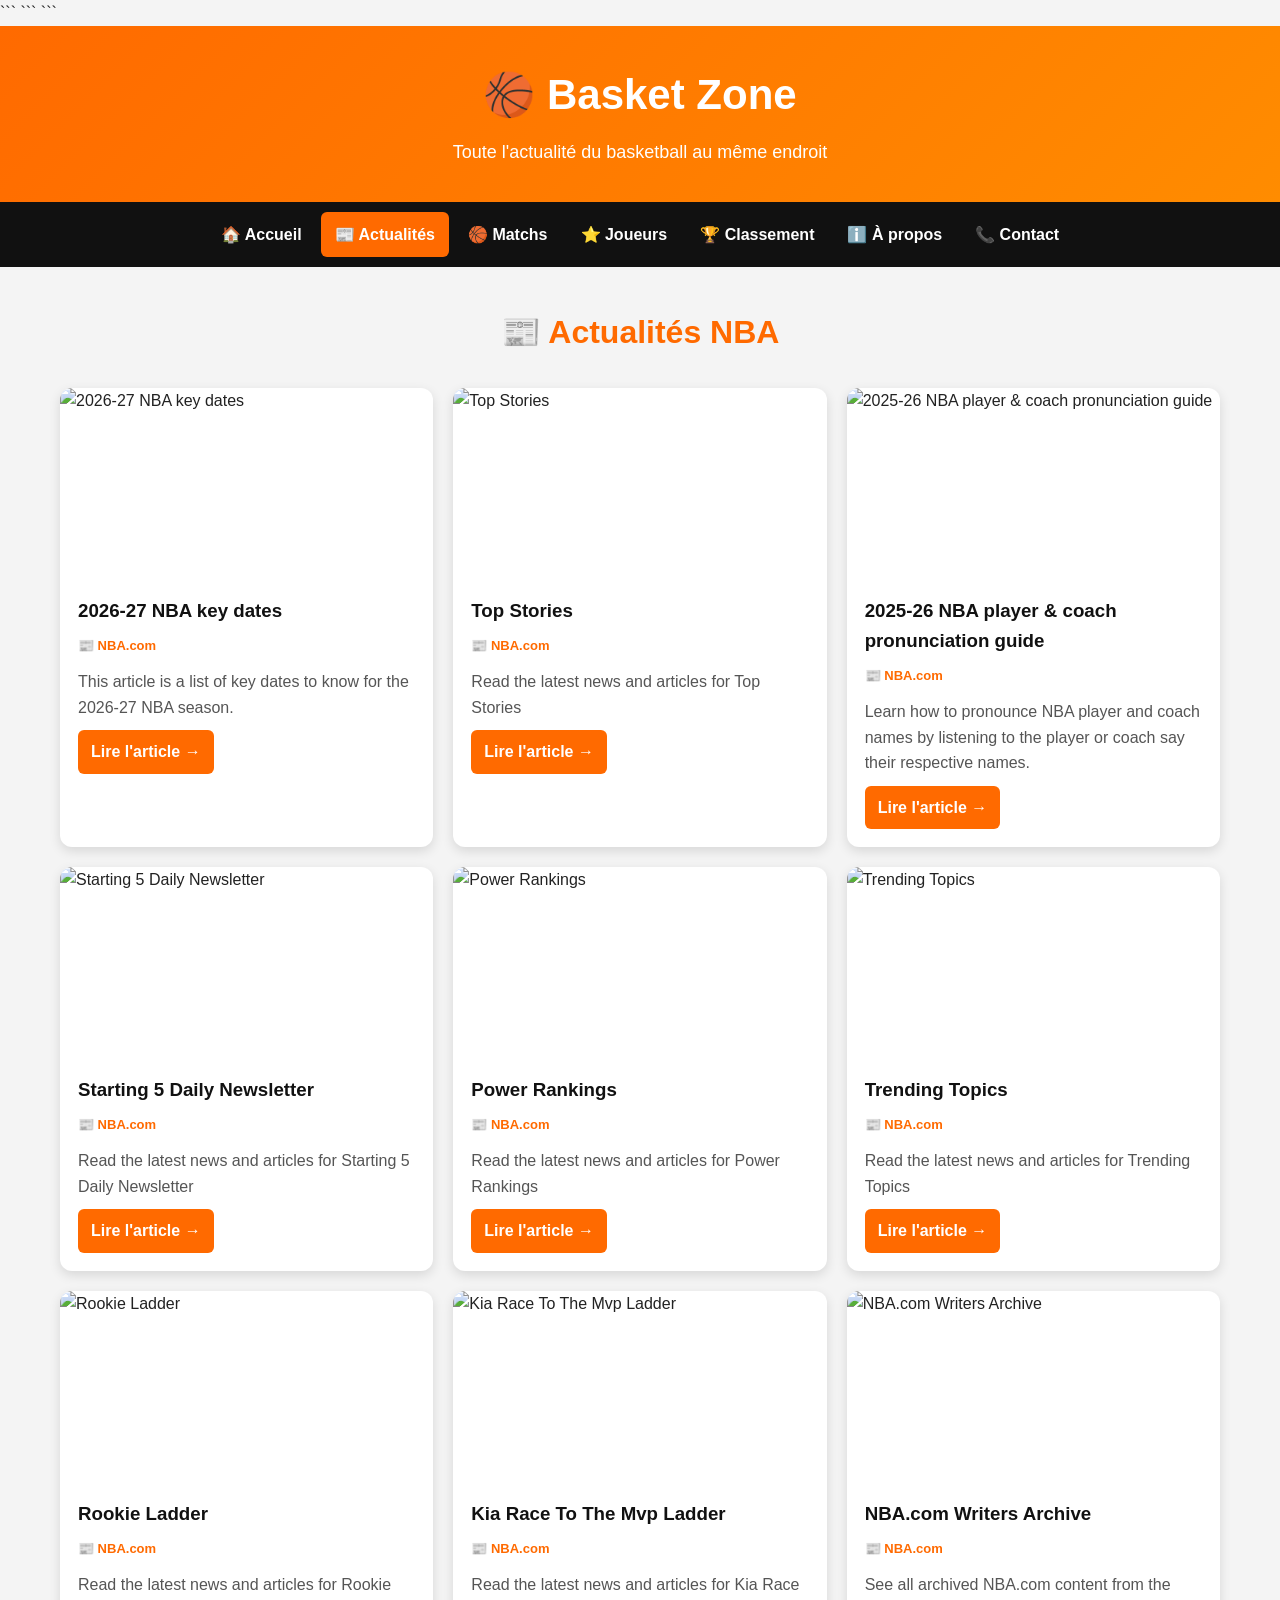
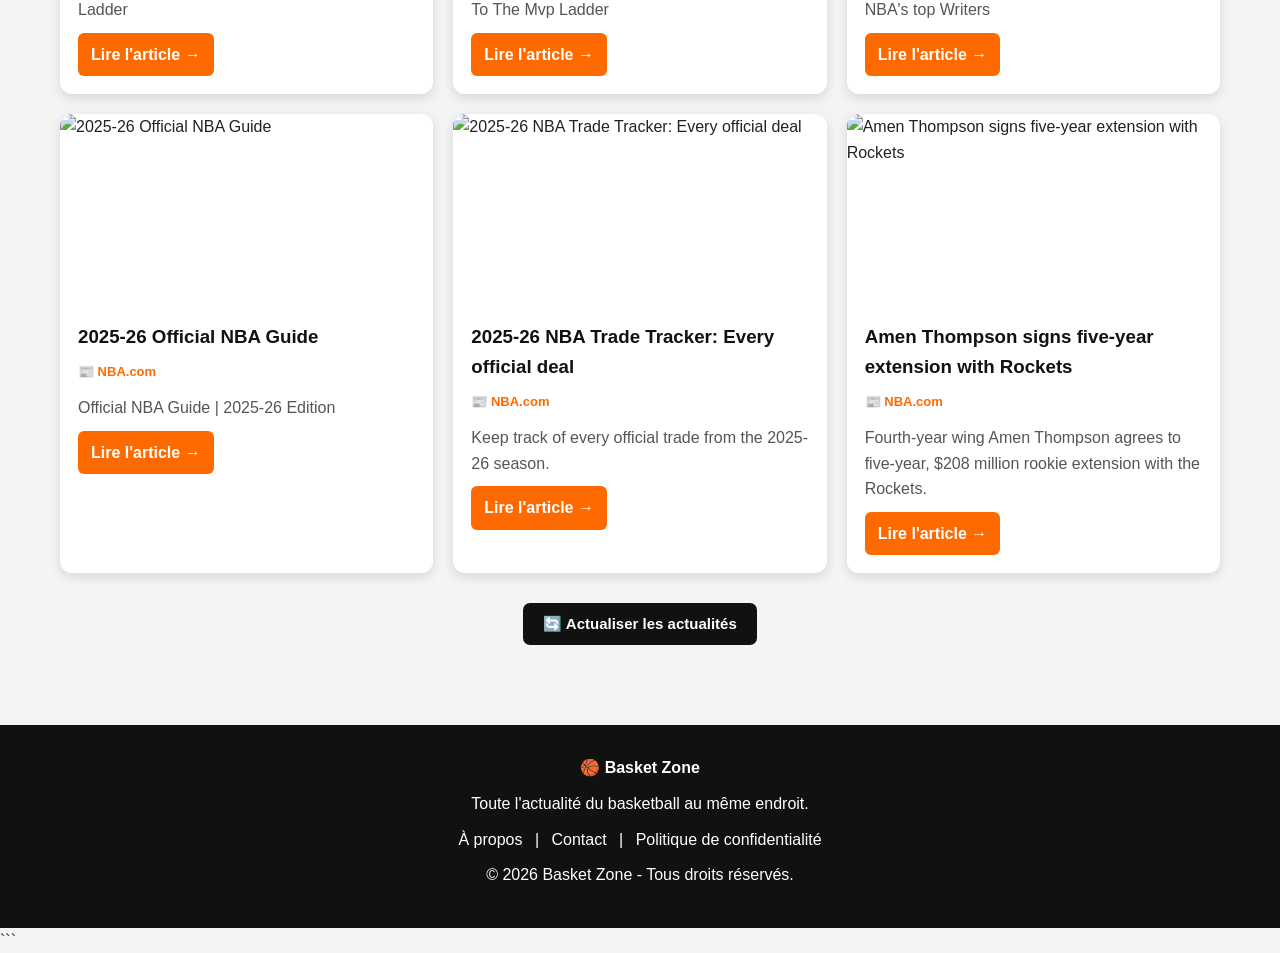
==== actualites.html @ 71e5ad2f "Create actualites.html" ====
<!DOCTYPE html>

<html lang="fr">

<head>
    <meta charset="UTF-8">
    <meta name="viewport" content="width=device-width, initial-scale=1.0">

```
<title>📰 Actualités - Basket Zone</title>

<style>

    * {
        box-sizing: border-box;
        margin: 0;
        padding: 0;
    }

    body {
        font-family: Arial, Helvetica, sans-serif;
        background: #f4f4f4;
        color: #222;
        line-height: 1.6;
    }

    /* =========================
       HEADER
    ========================= */

    header {
        background: linear-gradient(135deg, #ff6a00, #ff8c00);
        color: white;
        text-align: center;
        padding: 35px 20px;
    }

    header h1 {
        font-size: 42px;
        margin-bottom: 10px;
    }

    header p {
        font-size: 18px;
    }

    /* =========================
       MENU
    ========================= */

    nav {
        position: sticky;
        top: 0;
        z-index: 1000;
        background: #111;
        display: flex;
        justify-content: center;
        flex-wrap: wrap;
        gap: 5px;
        padding: 10px;
    }

    nav a {
        color: white;
        text-decoration: none;
        padding: 10px 14px;
        border-radius: 6px;
        font-weight: bold;
        transition: 0.2s;
    }

    nav a:hover,
    nav a.active {
        background: #ff6a00;
    }

    /* =========================
       CONTENU
    ========================= */

    main {
        max-width: 1200px;
        margin: auto;
        padding: 40px 20px;
    }

    .section-title {
        text-align: center;
        font-size: 32px;
        margin-bottom: 30px;
        color: #ff6a00;
    }

    /* =========================
       ACTUALITÉS
    ========================= */

    .news-container {
        display: grid;
        grid-template-columns: repeat(auto-fit, minmax(280px, 1fr));
        gap: 20px;
    }

    .news-card {
        background: white;
        border-radius: 12px;
        overflow: hidden;
        box-shadow: 0 4px 12px rgba(0,0,0,0.12);
        transition: transform 0.2s;
    }

    .news-card:hover {
        transform: translateY(-5px);
    }

    .news-card img {
        width: 100%;
        height: 190px;
        object-fit: cover;
        display: block;
    }

    .news-content {
        padding: 18px;
    }

    .news-content h3 {
        margin-bottom: 10px;
        color: #111;
    }

    .news-content p {
        margin-bottom: 10px;
        color: #555;
    }

    .news-date {
        font-size: 13px;
        color: #777;
        margin-bottom: 10px;
    }

    .news-source {
        font-size: 13px;
        font-weight: bold;
        color: #ff6a00;
        margin-bottom: 12px;
    }

    .news-link {
        display: inline-block;
        background: #ff6a00;
        color: white;
        text-decoration: none;
        padding: 9px 13px;
        border-radius: 6px;
        font-weight: bold;
    }

    .news-link:hover {
        background: #e65c00;
    }

    .refresh-button {
        display: block;
        margin: 30px auto 0;
        padding: 12px 20px;
        border: none;
        border-radius: 7px;
        background: #111;
        color: white;
        cursor: pointer;
        font-weight: bold;
        font-size: 15px;
    }

    .refresh-button:hover {
        background: #ff6a00;
    }

    /* =========================
       FOOTER
    ========================= */

    footer {
        background: #111;
        color: white;
        text-align: center;
        padding: 30px 20px;
        margin-top: 40px;
    }

    footer p {
        margin-bottom: 10px;
    }

    footer a {
        color: white;
        text-decoration: none;
        margin: 0 8px;
    }

    footer a:hover {
        color: #ff6a00;
    }

    /* =========================
       MOBILE
    ========================= */

    @media (max-width: 600px) {

        header h1 {
            font-size: 32px;
        }

        header p {
            font-size: 15px;
        }

        nav {
            position: static;
        }

        nav a {
            font-size: 13px;
            padding: 8px 10px;
        }

        .section-title {
            font-size: 27px;
        }

    }

</style>
```

</head>

<body>

```
<!-- =========================
     HEADER
========================= -->

<header>

    <h1>🏀 Basket Zone</h1>

    <p>
        Toute l'actualité du basketball au même endroit
    </p>

</header>


<!-- =========================
     MENU
========================= -->

<nav>

    <a href="index.html">
        🏠 Accueil
    </a>

    <a href="actualites.html" class="active">
        📰 Actualités
    </a>

    <a href="matchs.html">
        🏀 Matchs
    </a>

    <a href="joueurs.html">
        ⭐ Joueurs
    </a>

    <a href="classement.html">
        🏆 Classement
    </a>

    <a href="apropos.html">
        ℹ️ À propos
    </a>

    <a href="contact.html">
        📞 Contact
    </a>

</nav>


<!-- =========================
     CONTENU
========================= -->

<main>

    <h2 class="section-title">
        📰 Actualités NBA
    </h2>

    <div id="newsContainer" class="news-container">

        <p>
            Chargement des actualités...
        </p>

    </div>


    <button
        id="refreshNews"
        class="refresh-button"
        type="button"
    >
        🔄 Actualiser les actualités
    </button>

</main>


<!-- =========================
     FOOTER
========================= -->

<footer>

    <p>
        🏀 <strong>Basket Zone</strong>
    </p>

    <p>
        Toute l'actualité du basketball au même endroit.
    </p>

    <p>

        <a href="apropos.html">
            À propos
        </a>

        |

        <a href="contact.html">
            Contact
        </a>

        |

        <a href="confidentialite.html">
            Politique de confidentialité
        </a>

    </p>

    <p>
        © 2026 Basket Zone - Tous droits réservés.
    </p>

</footer>


<!-- =========================
     JAVASCRIPT
========================= -->

<script>

    /* =========================
       SÉCURITÉ IMAGE
    ========================= */

    function safeImageURL(url) {

        if (!url || typeof url !== "string") {
            return "";
        }

        if (
            url.startsWith("http://") ||
            url.startsWith("https://") ||
            url.startsWith("photos/") ||
            url.startsWith("/")
        ) {
            return url;
        }

        return "";
    }


    /* =========================
       PROTECTION HTML
    ========================= */

    function escapeHTML(value) {

        if (value === null || value === undefined) {
            return "";
        }

        return String(value)
            .replace(/&/g, "&amp;")
            .replace(/</g, "&lt;")
            .replace(/>/g, "&gt;")
            .replace(/"/g, "&quot;")
            .replace(/'/g, "&#039;");
    }


    /* =========================
       DATE
    ========================= */

    function formatDate(dateValue) {

        if (!dateValue) {
            return "";
        }

        const date =
            new Date(dateValue);

        if (Number.isNaN(date.getTime())) {
            return escapeHTML(dateValue);
        }

        return date.toLocaleDateString(
            "fr-FR",
            {
                day: "2-digit",
                month: "2-digit",
                year: "numeric"
            }
        );
    }


    /* =========================
       ACTUALITÉS
    ========================= */

    async function loadNews() {

        const container =
            document.getElementById("newsContainer");

        container.innerHTML =
            "<p>Chargement des actualités...</p>";

        try {

            const response =
                await fetch(
                    "news.json?t=" + Date.now()
                );

            if (!response.ok) {

                throw new Error(
                    "Impossible de charger news.json"
                );

            }

            const data =
                await response.json();

            const articles =
                Array.isArray(data.articles)
                    ? data.articles
                    : [];

            if (articles.length === 0) {

                container.innerHTML =
                    "<p>Aucune actualité disponible pour le moment.</p>";

                return;

            }

            container.innerHTML = "";

            articles.forEach(function (article) {

                const title =
                    escapeHTML(
                        article.title ||
                        "Actualité NBA"
                    );

                const description =
                    escapeHTML(
                        article.description ||
                        ""
                    );

                const date =
                    formatDate(
                        article.date ||
                        article.pubDate ||
                        article.published
                    );

                const source =
                    escapeHTML(
                        article.source ||
                        "NBA.com"
                    );

                const link =
                    typeof article.link === "string"
                        ? article.link
                        : "#";

                const image =
                    safeImageURL(
                        article.image ||
                        article.thumbnail ||
                        ""
                    );

                const card =
                    document.createElement("article");

                card.className =
                    "news-card";

                let imageHTML = "";

                if (image) {

                    imageHTML = `
                        <img
                            src="${escapeHTML(image)}"
                            alt="${title}"
                            loading="lazy"
                        >
                    `;

                }

                card.innerHTML = `

                    ${imageHTML}

                    <div class="news-content">

                        <h3>
                            ${title}
                        </h3>

                        ${
                            date
                            ? `
                                <div class="news-date">
                                    📅 ${date}
                                </div>
                            `
                            : ""
                        }

                        <div class="news-source">
                            📰 ${source}
                        </div>

                        ${
                            description
                            ? `
                                <p>
                                    ${description}
                                </p>
                            `
                            : ""
                        }

                        ${
                            link !== "#"
                            ? `
                                <a
                                    class="news-link"
                                    href="${escapeHTML(link)}"
                                    target="_blank"
                                    rel="noopener noreferrer"
                                >
                                    Lire l'article →
                                </a>
                            `
                            : ""
                        }

                    </div>
                `;

                container.appendChild(card);

            });

        } catch (error) {

            console.error(
                "Erreur actualités :",
                error
            );

            container.innerHTML = `
                <p>
                    ❌ Impossible de charger les actualités
                    pour le moment.
                </p>
            `;

        }

    }


    /* =========================
       BOUTON ACTUALISATION
    ========================= */

    document
        .getElementById("refreshNews")
        .addEventListener(
            "click",
            loadNews
        );


    /* =========================
       CHARGEMENT INITIAL
    ========================= */

    loadNews();


    /* =========================
       ACTUALISATION AUTOMATIQUE
       TOUTES LES 5 MINUTES
    ========================= */

    setInterval(
        loadNews,
        5 * 60 * 1000
    );

</script>
```

</body>
</html>
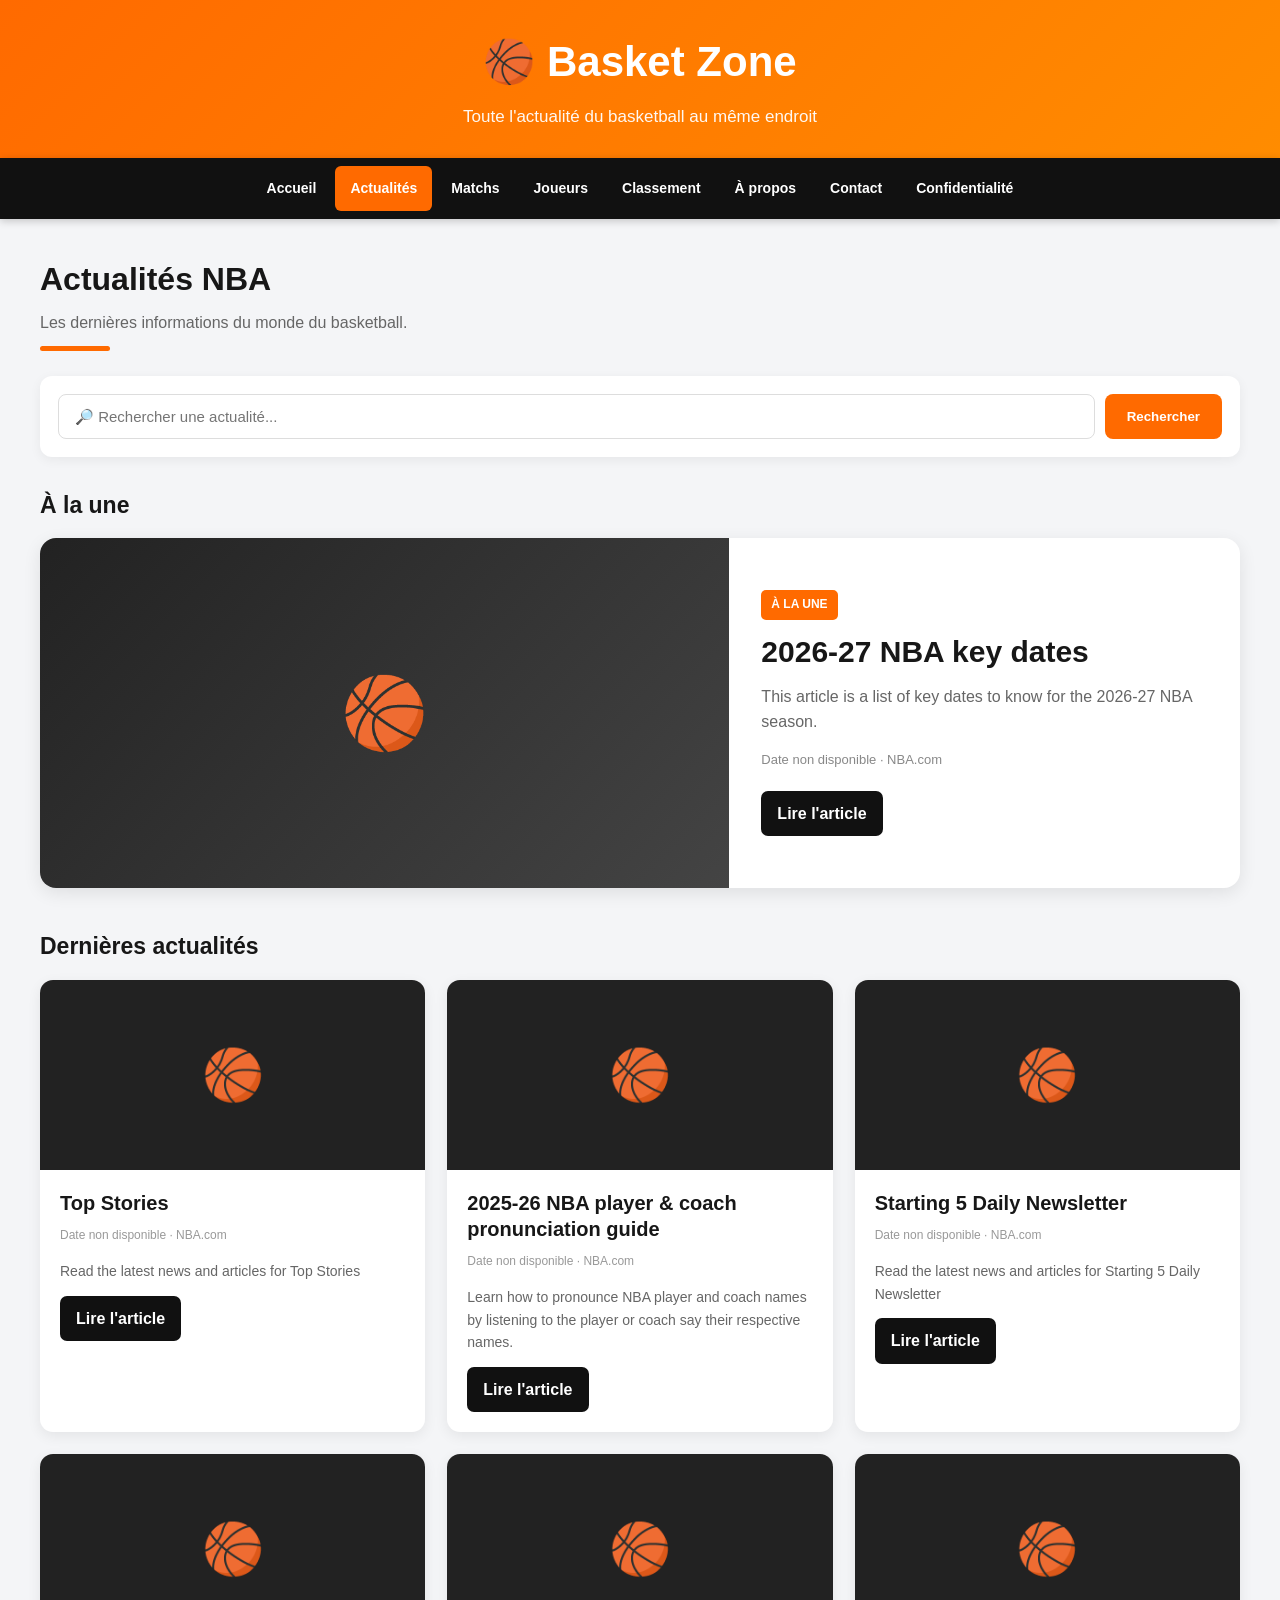
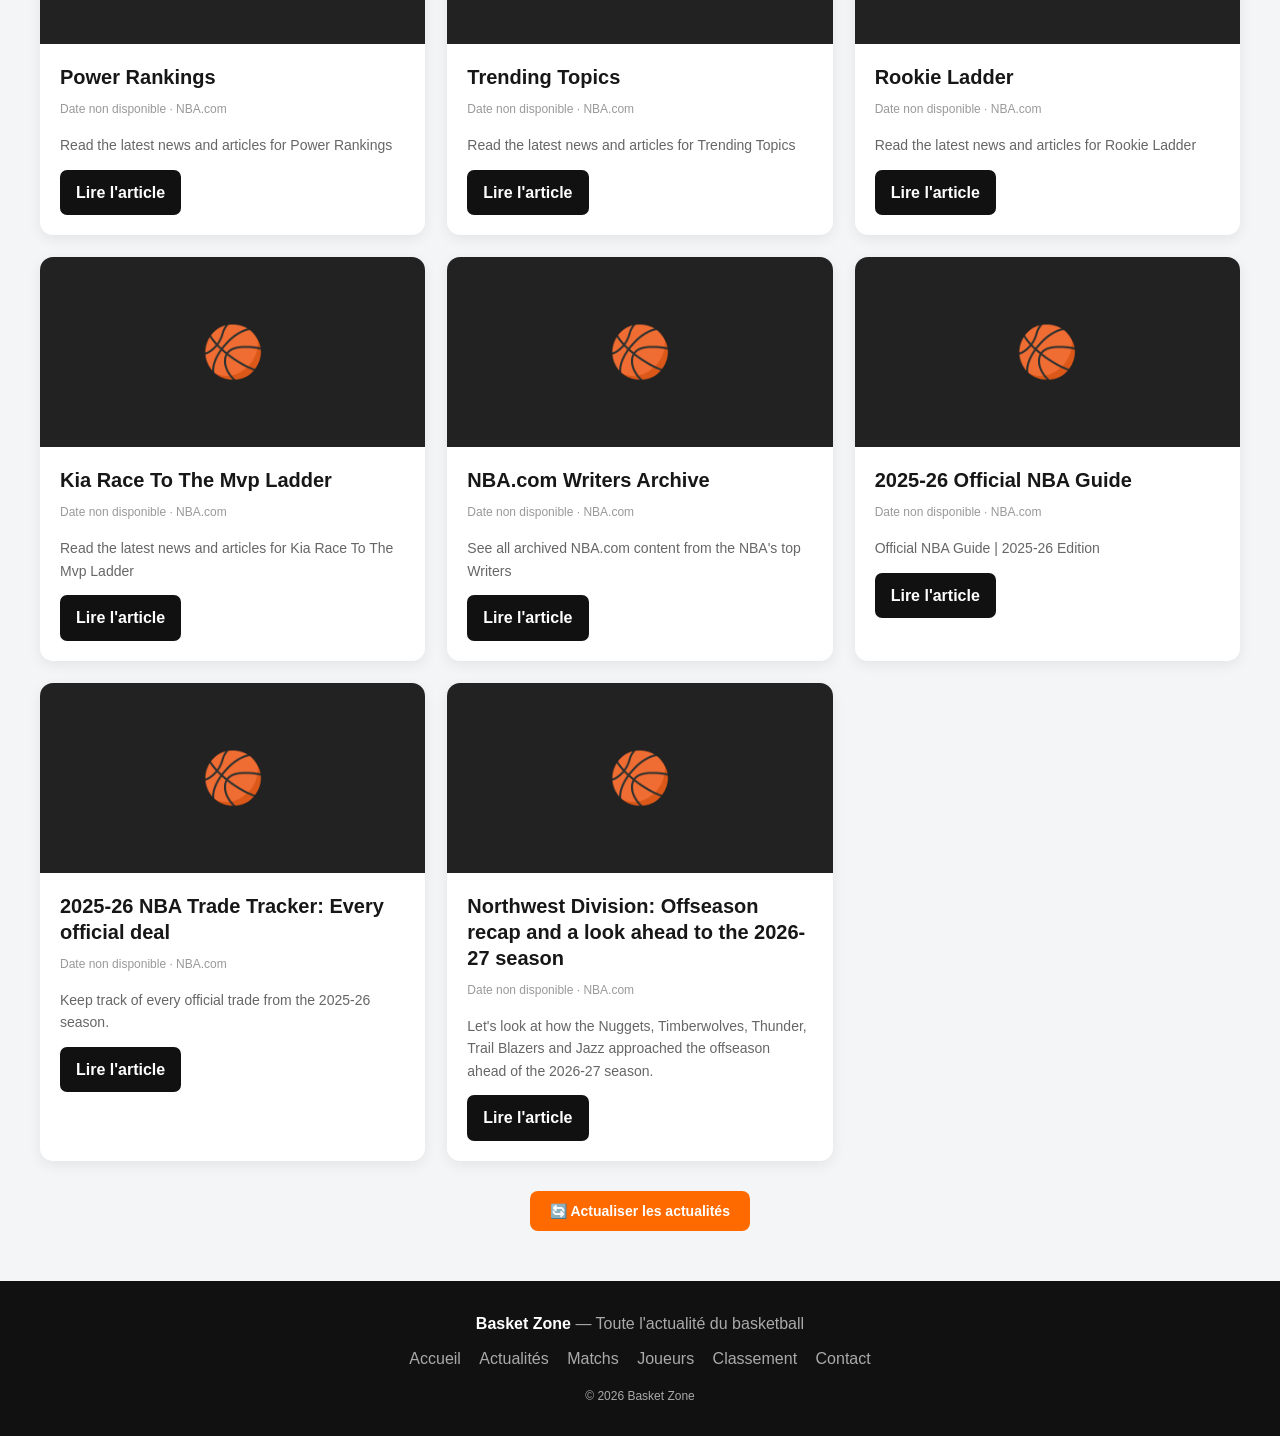
==== commit 3302e475: "Update actualites.html" ====
--- a/actualites.html
+++ b/actualites.html
@@ -1,656 +1,1110 @@
 <!DOCTYPE html>
-
 <html lang="fr">
-
 <head>
     <meta charset="UTF-8">
     <meta name="viewport" content="width=device-width, initial-scale=1.0">
 
-```
-<title>📰 Actualités - Basket Zone</title>
-
-<style>
-
-    * {
-        box-sizing: border-box;
-        margin: 0;
-        padding: 0;
-    }
-
-    body {
-        font-family: Arial, Helvetica, sans-serif;
-        background: #f4f4f4;
-        color: #222;
-        line-height: 1.6;
-    }
-
-    /* =========================
-       HEADER
-    ========================= */
-
-    header {
-        background: linear-gradient(135deg, #ff6a00, #ff8c00);
-        color: white;
-        text-align: center;
-        padding: 35px 20px;
-    }
-
-    header h1 {
-        font-size: 42px;
-        margin-bottom: 10px;
-    }
-
-    header p {
-        font-size: 18px;
-    }
-
-    /* =========================
-       MENU
-    ========================= */
-
-    nav {
-        position: sticky;
-        top: 0;
-        z-index: 1000;
-        background: #111;
-        display: flex;
-        justify-content: center;
-        flex-wrap: wrap;
-        gap: 5px;
-        padding: 10px;
-    }
-
-    nav a {
-        color: white;
-        text-decoration: none;
-        padding: 10px 14px;
-        border-radius: 6px;
-        font-weight: bold;
-        transition: 0.2s;
-    }
-
-    nav a:hover,
-    nav a.active {
-        background: #ff6a00;
-    }
-
-    /* =========================
-       CONTENU
-    ========================= */
-
-    main {
-        max-width: 1200px;
-        margin: auto;
-        padding: 40px 20px;
-    }
-
-    .section-title {
-        text-align: center;
-        font-size: 32px;
-        margin-bottom: 30px;
-        color: #ff6a00;
-    }
-
-    /* =========================
-       ACTUALITÉS
-    ========================= */
-
-    .news-container {
-        display: grid;
-        grid-template-columns: repeat(auto-fit, minmax(280px, 1fr));
-        gap: 20px;
-    }
-
-    .news-card {
-        background: white;
-        border-radius: 12px;
-        overflow: hidden;
-        box-shadow: 0 4px 12px rgba(0,0,0,0.12);
-        transition: transform 0.2s;
-    }
-
-    .news-card:hover {
-        transform: translateY(-5px);
-    }
-
-    .news-card img {
-        width: 100%;
-        height: 190px;
-        object-fit: cover;
-        display: block;
-    }
-
-    .news-content {
-        padding: 18px;
-    }
-
-    .news-content h3 {
-        margin-bottom: 10px;
-        color: #111;
-    }
-
-    .news-content p {
-        margin-bottom: 10px;
-        color: #555;
-    }
-
-    .news-date {
-        font-size: 13px;
-        color: #777;
-        margin-bottom: 10px;
-    }
-
-    .news-source {
-        font-size: 13px;
-        font-weight: bold;
-        color: #ff6a00;
-        margin-bottom: 12px;
-    }
-
-    .news-link {
-        display: inline-block;
-        background: #ff6a00;
-        color: white;
-        text-decoration: none;
-        padding: 9px 13px;
-        border-radius: 6px;
-        font-weight: bold;
-    }
-
-    .news-link:hover {
-        background: #e65c00;
-    }
-
-    .refresh-button {
-        display: block;
-        margin: 30px auto 0;
-        padding: 12px 20px;
-        border: none;
-        border-radius: 7px;
-        background: #111;
-        color: white;
-        cursor: pointer;
-        font-weight: bold;
-        font-size: 15px;
-    }
-
-    .refresh-button:hover {
-        background: #ff6a00;
-    }
-
-    /* =========================
-       FOOTER
-    ========================= */
-
-    footer {
-        background: #111;
-        color: white;
-        text-align: center;
-        padding: 30px 20px;
-        margin-top: 40px;
-    }
-
-    footer p {
-        margin-bottom: 10px;
-    }
-
-    footer a {
-        color: white;
-        text-decoration: none;
-        margin: 0 8px;
-    }
-
-    footer a:hover {
-        color: #ff6a00;
-    }
-
-    /* =========================
-       MOBILE
-    ========================= */
-
-    @media (max-width: 600px) {
+    <title>Actualités NBA - Basket Zone</title>
+
+    <style>
+        * {
+            box-sizing: border-box;
+            margin: 0;
+            padding: 0;
+        }
+
+        body {
+            font-family: Arial, Helvetica, sans-serif;
+            background: #f4f5f7;
+            color: #171717;
+            line-height: 1.6;
+        }
+
+        /* =========================
+           HEADER
+        ========================= */
+
+        header {
+            background: linear-gradient(135deg, #ff6a00, #ff8c00);
+            color: white;
+            padding: 28px 20px;
+            text-align: center;
+        }
 
         header h1 {
+            font-size: 42px;
+            margin-bottom: 8px;
+        }
+
+        header p {
+            font-size: 17px;
+            opacity: 0.95;
+        }
+
+        /* =========================
+           NAVIGATION
+        ========================= */
+
+        nav {
+            background: #111;
+            display: flex;
+            justify-content: center;
+            flex-wrap: wrap;
+            gap: 4px;
+            padding: 8px 10px;
+            position: sticky;
+            top: 0;
+            z-index: 1000;
+            box-shadow: 0 2px 8px rgba(0,0,0,0.2);
+        }
+
+        nav a {
+            color: white;
+            text-decoration: none;
+            padding: 11px 15px;
+            border-radius: 6px;
+            font-weight: bold;
+            font-size: 14px;
+            transition: 0.2s;
+        }
+
+        nav a:hover,
+        nav a.active {
+            background: #ff6a00;
+        }
+
+        /* =========================
+           CONTENEUR
+        ========================= */
+
+        .container {
+            width: min(1200px, 94%);
+            margin: 35px auto;
+        }
+
+        .page-title {
+            margin-bottom: 25px;
+        }
+
+        .page-title h2 {
             font-size: 32px;
-        }
-
-        header p {
+            margin-bottom: 5px;
+        }
+
+        .page-title p {
+            color: #666;
+        }
+
+        .orange-line {
+            width: 70px;
+            height: 5px;
+            background: #ff6a00;
+            border-radius: 10px;
+            margin-top: 10px;
+        }
+
+        /* =========================
+           BARRE DE RECHERCHE
+        ========================= */
+
+        .search-area {
+            background: white;
+            padding: 18px;
+            border-radius: 12px;
+            margin-bottom: 30px;
+            box-shadow: 0 3px 12px rgba(0,0,0,0.06);
+        }
+
+        .search-box {
+            display: flex;
+            gap: 10px;
+        }
+
+        .search-box input {
+            flex: 1;
+            padding: 13px 16px;
+            border: 1px solid #ddd;
+            border-radius: 8px;
             font-size: 15px;
-        }
-
-        nav {
-            position: static;
-        }
-
-        nav a {
+            outline: none;
+        }
+
+        .search-box input:focus {
+            border-color: #ff6a00;
+            box-shadow: 0 0 0 2px rgba(255,106,0,0.12);
+        }
+
+        .search-box button {
+            background: #ff6a00;
+            color: white;
+            border: none;
+            border-radius: 8px;
+            padding: 0 22px;
+            font-weight: bold;
+            cursor: pointer;
+        }
+
+        .search-box button:hover {
+            background: #e85e00;
+        }
+
+        /* =========================
+           ACTUALITE PRINCIPALE
+        ========================= */
+
+        .featured-section {
+            margin-bottom: 40px;
+        }
+
+        .section-heading {
+            display: flex;
+            justify-content: space-between;
+            align-items: center;
+            margin-bottom: 15px;
+        }
+
+        .section-heading h3 {
+            font-size: 23px;
+        }
+
+        .featured {
+            display: grid;
+            grid-template-columns: 1.35fr 1fr;
+            background: white;
+            border-radius: 16px;
+            overflow: hidden;
+            box-shadow: 0 5px 18px rgba(0,0,0,0.09);
+            min-height: 350px;
+        }
+
+        .featured-image {
+            background: linear-gradient(135deg, #222, #444);
+            min-height: 350px;
+            position: relative;
+            overflow: hidden;
+        }
+
+        .featured-image img {
+            width: 100%;
+            height: 100%;
+            object-fit: cover;
+            display: block;
+        }
+
+        .featured-placeholder {
+            width: 100%;
+            height: 100%;
+            min-height: 350px;
+            display: flex;
+            align-items: center;
+            justify-content: center;
+            color: white;
+            font-size: 70px;
+        }
+
+        .featured-content {
+            padding: 32px;
+            display: flex;
+            flex-direction: column;
+            justify-content: center;
+        }
+
+        .tag {
+            display: inline-block;
+            width: fit-content;
+            background: #ff6a00;
+            color: white;
+            padding: 5px 10px;
+            border-radius: 5px;
+            font-size: 12px;
+            font-weight: bold;
+            text-transform: uppercase;
+            margin-bottom: 14px;
+        }
+
+        .featured-content h2 {
+            font-size: 30px;
+            line-height: 1.2;
+            margin-bottom: 14px;
+        }
+
+        .featured-content p {
+            color: #666;
+            margin-bottom: 15px;
+        }
+
+        .article-meta {
+            color: #888;
             font-size: 13px;
-            padding: 8px 10px;
-        }
-
-        .section-title {
-            font-size: 27px;
-        }
-
-    }
-
-</style>
-```
-
+            margin-bottom: 20px;
+        }
+
+        .read-more {
+            display: inline-block;
+            width: fit-content;
+            background: #111;
+            color: white;
+            text-decoration: none;
+            padding: 10px 16px;
+            border-radius: 7px;
+            font-weight: bold;
+            transition: 0.2s;
+        }
+
+        .read-more:hover {
+            background: #ff6a00;
+        }
+
+        /* =========================
+           ARTICLES SECONDAIRES
+        ========================= */
+
+        .news-grid {
+            display: grid;
+            grid-template-columns: repeat(3, 1fr);
+            gap: 22px;
+        }
+
+        .news-card {
+            background: white;
+            border-radius: 13px;
+            overflow: hidden;
+            box-shadow: 0 4px 14px rgba(0,0,0,0.07);
+            transition: transform 0.2s, box-shadow 0.2s;
+        }
+
+        .news-card:hover {
+            transform: translateY(-4px);
+            box-shadow: 0 7px 20px rgba(0,0,0,0.12);
+        }
+
+        .news-image {
+            height: 190px;
+            background: #222;
+            overflow: hidden;
+        }
+
+        .news-image img {
+            width: 100%;
+            height: 100%;
+            object-fit: cover;
+        }
+
+        .news-placeholder {
+            width: 100%;
+            height: 100%;
+            display: flex;
+            align-items: center;
+            justify-content: center;
+            color: white;
+            font-size: 50px;
+        }
+
+        .news-content {
+            padding: 20px;
+        }
+
+        .news-content h3 {
+            font-size: 20px;
+            line-height: 1.3;
+            margin-bottom: 10px;
+        }
+
+        .news-content p {
+            color: #666;
+            font-size: 14px;
+            margin-bottom: 13px;
+        }
+
+        .news-date {
+            color: #999;
+            font-size: 12px;
+            margin-bottom: 15px;
+        }
+
+        /* =========================
+           MESSAGE / CHARGEMENT
+        ========================= */
+
+        .message {
+            background: white;
+            border-radius: 12px;
+            padding: 30px;
+            text-align: center;
+            color: #666;
+            box-shadow: 0 3px 12px rgba(0,0,0,0.05);
+        }
+
+        .error {
+            color: #c62828;
+        }
+
+        /* =========================
+           BOUTON ACTUALISER
+        ========================= */
+
+        .refresh-area {
+            text-align: center;
+            margin-top: 30px;
+        }
+
+        #refreshNews {
+            background: #ff6a00;
+            color: white;
+            border: none;
+            padding: 12px 20px;
+            border-radius: 8px;
+            font-weight: bold;
+            cursor: pointer;
+            font-size: 14px;
+        }
+
+        #refreshNews:hover {
+            background: #e85e00;
+        }
+
+        /* =========================
+           FOOTER
+        ========================= */
+
+        footer {
+            margin-top: 50px;
+            background: #111;
+            color: #aaa;
+            padding: 30px 20px;
+            text-align: center;
+        }
+
+        footer strong {
+            color: white;
+        }
+
+        footer a {
+            color: #aaa;
+            text-decoration: none;
+            margin: 0 7px;
+        }
+
+        footer a:hover {
+            color: #ff6a00;
+        }
+
+        /* =========================
+           RESPONSIVE
+        ========================= */
+
+        @media (max-width: 900px) {
+            .featured {
+                grid-template-columns: 1fr;
+            }
+
+            .featured-image {
+                min-height: 280px;
+            }
+
+            .featured-placeholder {
+                min-height: 280px;
+            }
+
+            .news-grid {
+                grid-template-columns: repeat(2, 1fr);
+            }
+        }
+
+        @media (max-width: 650px) {
+            header h1 {
+                font-size: 32px;
+            }
+
+            header p {
+                font-size: 15px;
+            }
+
+            nav {
+                position: static;
+            }
+
+            nav a {
+                font-size: 13px;
+                padding: 9px 10px;
+            }
+
+            .container {
+                width: 92%;
+                margin-top: 25px;
+            }
+
+            .page-title h2 {
+                font-size: 27px;
+            }
+
+            .search-box {
+                flex-direction: column;
+            }
+
+            .search-box button {
+                padding: 12px;
+            }
+
+            .featured-content {
+                padding: 22px;
+            }
+
+            .featured-content h2 {
+                font-size: 24px;
+            }
+
+            .news-grid {
+                grid-template-columns: 1fr;
+            }
+
+            .news-image {
+                height: 210px;
+            }
+        }
+    </style>
 </head>
 
 <body>
 
-```
-<!-- =========================
-     HEADER
-========================= -->
-
-<header>
-
-    <h1>🏀 Basket Zone</h1>
-
-    <p>
-        Toute l'actualité du basketball au même endroit
-    </p>
-
-</header>
-
-
-<!-- =========================
-     MENU
-========================= -->
-
-<nav>
-
-    <a href="index.html">
-        🏠 Accueil
-    </a>
-
-    <a href="actualites.html" class="active">
-        📰 Actualités
-    </a>
-
-    <a href="matchs.html">
-        🏀 Matchs
-    </a>
-
-    <a href="joueurs.html">
-        ⭐ Joueurs
-    </a>
-
-    <a href="classement.html">
-        🏆 Classement
-    </a>
-
-    <a href="apropos.html">
-        ℹ️ À propos
-    </a>
-
-    <a href="contact.html">
-        📞 Contact
-    </a>
-
-</nav>
-
-
-<!-- =========================
-     CONTENU
-========================= -->
-
-<main>
-
-    <h2 class="section-title">
-        📰 Actualités NBA
-    </h2>
-
-    <div id="newsContainer" class="news-container">
+    <!-- =========================
+         HEADER
+    ========================= -->
+
+    <header>
+        <h1>🏀 Basket Zone</h1>
+        <p>Toute l'actualité du basketball au même endroit</p>
+    </header>
+
+    <!-- =========================
+         NAVIGATION
+    ========================= -->
+
+    <nav>
+        <a href="index.html">Accueil</a>
+        <a href="actualites.html" class="active">Actualités</a>
+        <a href="matchs.html">Matchs</a>
+        <a href="joueurs.html">Joueurs</a>
+        <a href="classement.html">Classement</a>
+        <a href="apropos.html">À propos</a>
+        <a href="contact.html">Contact</a>
+        <a href="confidentialite.html">Confidentialité</a>
+    </nav>
+
+    <!-- =========================
+         CONTENU
+    ========================= -->
+
+    <main class="container">
+
+        <div class="page-title">
+            <h2>Actualités NBA</h2>
+            <p>Les dernières informations du monde du basketball.</p>
+            <div class="orange-line"></div>
+        </div>
+
+        <!-- Recherche -->
+
+        <div class="search-area">
+            <div class="search-box">
+                <input
+                    type="search"
+                    id="searchInput"
+                    placeholder="🔎 Rechercher une actualité..."
+                    autocomplete="off"
+                >
+
+                <button id="searchButton">
+                    Rechercher
+                </button>
+            </div>
+        </div>
+
+        <!-- Actualité principale -->
+
+        <section class="featured-section">
+
+            <div class="section-heading">
+                <h3>À la une</h3>
+            </div>
+
+            <div id="featuredArticle" class="featured">
+
+                <div class="featured-image">
+                    <div class="featured-placeholder">🏀</div>
+                </div>
+
+                <div class="featured-content">
+                    <span class="tag">NBA</span>
+
+                    <h2>Chargement des actualités...</h2>
+
+                    <p>
+                        Les dernières actualités NBA sont en cours de chargement.
+                    </p>
+
+                    <div class="article-meta">
+                        Basket Zone
+                    </div>
+                </div>
+
+            </div>
+
+        </section>
+
+        <!-- Articles secondaires -->
+
+        <section>
+
+            <div class="section-heading">
+                <h3>Dernières actualités</h3>
+            </div>
+
+            <div id="newsGrid" class="news-grid">
+
+                <div class="message">
+                    Chargement des actualités...
+                </div>
+
+            </div>
+
+        </section>
+
+        <div class="refresh-area">
+            <button id="refreshNews">
+                🔄 Actualiser les actualités
+            </button>
+        </div>
+
+    </main>
+
+    <!-- =========================
+         FOOTER
+    ========================= -->
+
+    <footer>
 
         <p>
-            Chargement des actualités...
+            <strong>Basket Zone</strong> — Toute l'actualité du basketball
         </p>
 
-    </div>
-
-
-    <button
-        id="refreshNews"
-        class="refresh-button"
-        type="button"
-    >
-        🔄 Actualiser les actualités
-    </button>
-
-</main>
-
-
-<!-- =========================
-     FOOTER
-========================= -->
-
-<footer>
-
-    <p>
-        🏀 <strong>Basket Zone</strong>
-    </p>
-
-    <p>
-        Toute l'actualité du basketball au même endroit.
-    </p>
-
-    <p>
-
-        <a href="apropos.html">
-            À propos
-        </a>
-
-        |
-
-        <a href="contact.html">
-            Contact
-        </a>
-
-        |
-
-        <a href="confidentialite.html">
-            Politique de confidentialité
-        </a>
-
-    </p>
-
-    <p>
-        © 2026 Basket Zone - Tous droits réservés.
-    </p>
-
-</footer>
-
-
-<!-- =========================
-     JAVASCRIPT
-========================= -->
-
-<script>
-
-    /* =========================
-       SÉCURITÉ IMAGE
-    ========================= */
-
-    function safeImageURL(url) {
-
-        if (!url || typeof url !== "string") {
-            return "";
-        }
-
-        if (
-            url.startsWith("http://") ||
-            url.startsWith("https://") ||
-            url.startsWith("photos/") ||
-            url.startsWith("/")
-        ) {
-            return url;
-        }
-
-        return "";
-    }
-
-
-    /* =========================
-       PROTECTION HTML
-    ========================= */
-
-    function escapeHTML(value) {
-
-        if (value === null || value === undefined) {
-            return "";
-        }
-
-        return String(value)
-            .replace(/&/g, "&amp;")
-            .replace(/</g, "&lt;")
-            .replace(/>/g, "&gt;")
-            .replace(/"/g, "&quot;")
-            .replace(/'/g, "&#039;");
-    }
-
-
-    /* =========================
-       DATE
-    ========================= */
-
-    function formatDate(dateValue) {
-
-        if (!dateValue) {
-            return "";
-        }
-
-        const date =
-            new Date(dateValue);
-
-        if (Number.isNaN(date.getTime())) {
-            return escapeHTML(dateValue);
-        }
-
-        return date.toLocaleDateString(
-            "fr-FR",
-            {
+        <p style="margin-top: 10px;">
+            <a href="index.html">Accueil</a>
+            <a href="actualites.html">Actualités</a>
+            <a href="matchs.html">Matchs</a>
+            <a href="joueurs.html">Joueurs</a>
+            <a href="classement.html">Classement</a>
+            <a href="contact.html">Contact</a>
+        </p>
+
+        <p style="margin-top: 15px; font-size: 12px;">
+            © 2026 Basket Zone
+        </p>
+
+    </footer>
+
+    <!-- =========================
+         JAVASCRIPT
+    ========================= -->
+
+    <script>
+
+        let allNews = [];
+
+        const featuredArticle = document.getElementById("featuredArticle");
+        const newsGrid = document.getElementById("newsGrid");
+        const searchInput = document.getElementById("searchInput");
+        const searchButton = document.getElementById("searchButton");
+        const refreshButton = document.getElementById("refreshNews");
+
+        /*
+         * Transforme différentes structures possibles
+         * de news.json en tableau d'articles.
+         */
+
+        function extractArticles(data) {
+
+            if (Array.isArray(data)) {
+                return data;
+            }
+
+            if (!data || typeof data !== "object") {
+                return [];
+            }
+
+            const possibleKeys = [
+                "articles",
+                "news",
+                "items",
+                "data",
+                "results"
+            ];
+
+            for (const key of possibleKeys) {
+                if (Array.isArray(data[key])) {
+                    return data[key];
+                }
+            }
+
+            return [];
+        }
+
+        /*
+         * Récupération d'une valeur même si
+         * le nom de propriété change dans news.json.
+         */
+
+        function getValue(article, keys, fallback = "") {
+
+            for (const key of keys) {
+
+                if (
+                    article &&
+                    article[key] !== undefined &&
+                    article[key] !== null &&
+                    String(article[key]).trim() !== ""
+                ) {
+                    return article[key];
+                }
+            }
+
+            return fallback;
+        }
+
+        /*
+         * Nettoyage du texte avant insertion
+         */
+
+        function escapeHTML(value) {
+
+            return String(value)
+                .replace(/&/g, "&amp;")
+                .replace(/</g, "&lt;")
+                .replace(/>/g, "&gt;")
+                .replace(/"/g, "&quot;")
+                .replace(/'/g, "&#039;");
+        }
+
+        /*
+         * Formate la date
+         */
+
+        function formatDate(value) {
+
+            if (!value) {
+                return "Date non disponible";
+            }
+
+            const date = new Date(value);
+
+            if (isNaN(date.getTime())) {
+                return String(value);
+            }
+
+            return date.toLocaleDateString("fr-FR", {
                 day: "2-digit",
-                month: "2-digit",
+                month: "long",
                 year: "numeric"
-            }
-        );
-    }
-
-
-    /* =========================
-       ACTUALITÉS
-    ========================= */
-
-    async function loadNews() {
-
-        const container =
-            document.getElementById("newsContainer");
-
-        container.innerHTML =
-            "<p>Chargement des actualités...</p>";
-
-        try {
-
-            const response =
-                await fetch(
-                    "news.json?t=" + Date.now()
-                );
-
-            if (!response.ok) {
-
-                throw new Error(
-                    "Impossible de charger news.json"
-                );
-
-            }
-
-            const data =
-                await response.json();
-
-            const articles =
-                Array.isArray(data.articles)
-                    ? data.articles
-                    : [];
-
-            if (articles.length === 0) {
-
-                container.innerHTML =
-                    "<p>Aucune actualité disponible pour le moment.</p>";
+            });
+        }
+
+        /*
+         * Affiche l'image si une URL existe.
+         */
+
+        function imageHTML(article, large = false) {
+
+            const image = getValue(
+                article,
+                ["image", "imageUrl", "thumbnail", "urlToImage", "photo"],
+                ""
+            );
+
+            if (image) {
+
+                return `
+                    <img
+                        src="${escapeHTML(image)}"
+                        alt="Image de l'actualité"
+                        onerror="this.style.display='none'; this.parentElement.querySelector('.news-placeholder, .featured-placeholder').style.display='flex';"
+                    >
+
+                    <div
+                        class="${large ? "featured-placeholder" : "news-placeholder"}"
+                        style="display:none;"
+                    >
+                        🏀
+                    </div>
+                `;
+
+            }
+
+            return `
+                <div class="${large ? "featured-placeholder" : "news-placeholder"}">
+                    🏀
+                </div>
+            `;
+        }
+
+        /*
+         * Normalise un article.
+         */
+
+        function normalizeArticle(article) {
+
+            return {
+
+                title: getValue(
+                    article,
+                    ["title", "name", "headline"],
+                    "Actualité NBA"
+                ),
+
+                description: getValue(
+                    article,
+                    ["description", "summary", "excerpt", "content"],
+                    "Découvrez les dernières informations du monde du basketball."
+                ),
+
+                date: getValue(
+                    article,
+                    ["date", "publishedAt", "published", "createdAt"],
+                    ""
+                ),
+
+                source: getValue(
+                    article,
+                    ["source", "author", "publisher"],
+                    "Basket Zone"
+                ),
+
+                url: getValue(
+                    article,
+                    ["url", "link", "articleUrl"],
+                    "#"
+                ),
+
+                image: getValue(
+                    article,
+                    ["image", "imageUrl", "thumbnail", "urlToImage", "photo"],
+                    ""
+                )
+
+            };
+        }
+
+        /*
+         * Affiche l'article principal.
+         */
+
+        function displayFeatured(article) {
+
+            if (!article) {
+
+                featuredArticle.innerHTML = `
+                    <div class="featured-content" style="grid-column: 1 / -1;">
+                        <h2>Aucune actualité disponible</h2>
+                        <p>
+                            Impossible de trouver une actualité principale
+                            pour le moment.
+                        </p>
+                    </div>
+                `;
 
                 return;
-
-            }
-
-            container.innerHTML = "";
-
-            articles.forEach(function (article) {
-
-                const title =
-                    escapeHTML(
-                        article.title ||
-                        "Actualité NBA"
-                    );
-
-                const description =
-                    escapeHTML(
-                        article.description ||
+            }
+
+            const item = normalizeArticle(article);
+
+            let link = item.url;
+
+            if (!link || link === "null") {
+                link = "#";
+            }
+
+            featuredArticle.innerHTML = `
+
+                <div class="featured-image">
+                    ${imageHTML(article, true)}
+                </div>
+
+                <div class="featured-content">
+
+                    <span class="tag">À LA UNE</span>
+
+                    <h2>
+                        ${escapeHTML(item.title)}
+                    </h2>
+
+                    <p>
+                        ${escapeHTML(item.description)}
+                    </p>
+
+                    <div class="article-meta">
+                        ${escapeHTML(formatDate(item.date))}
+                        ·
+                        ${escapeHTML(item.source)}
+                    </div>
+
+                    ${
+                        link !== "#"
+                        ?
+                        `<a
+                            class="read-more"
+                            href="${escapeHTML(link)}"
+                            target="_blank"
+                            rel="noopener noreferrer"
+                        >
+                            Lire l'article
+                        </a>`
+                        :
                         ""
-                    );
-
-                const date =
-                    formatDate(
-                        article.date ||
-                        article.pubDate ||
-                        article.published
-                    );
-
-                const source =
-                    escapeHTML(
-                        article.source ||
-                        "NBA.com"
-                    );
-
-                const link =
-                    typeof article.link === "string"
-                        ? article.link
-                        : "#";
-
-                const image =
-                    safeImageURL(
-                        article.image ||
-                        article.thumbnail ||
-                        ""
-                    );
-
-                const card =
-                    document.createElement("article");
-
-                card.className =
-                    "news-card";
-
-                let imageHTML = "";
-
-                if (image) {
-
-                    imageHTML = `
-                        <img
-                            src="${escapeHTML(image)}"
-                            alt="${title}"
-                            loading="lazy"
-                        >
-                    `;
-
+                    }
+
+                </div>
+            `;
+        }
+
+        /*
+         * Affiche les cartes secondaires.
+         */
+
+        function displayNews(articles) {
+
+            if (!articles.length) {
+
+                newsGrid.innerHTML = `
+                    <div class="message" style="grid-column:1/-1;">
+                        Aucune actualité ne correspond à votre recherche.
+                    </div>
+                `;
+
+                return;
+            }
+
+            newsGrid.innerHTML = articles.map(article => {
+
+                const item = normalizeArticle(article);
+
+                let link = item.url;
+
+                if (!link || link === "null") {
+                    link = "#";
                 }
 
-                card.innerHTML = `
-
-                    ${imageHTML}
-
-                    <div class="news-content">
-
-                        <h3>
-                            ${title}
-                        </h3>
-
-                        ${
-                            date
-                            ? `
-                                <div class="news-date">
-                                    📅 ${date}
-                                </div>
-                            `
-                            : ""
-                        }
-
-                        <div class="news-source">
-                            📰 ${source}
+                return `
+
+                    <article class="news-card">
+
+                        <div class="news-image">
+                            ${imageHTML(article)}
                         </div>
 
-                        ${
-                            description
-                            ? `
-                                <p>
-                                    ${description}
-                                </p>
-                            `
-                            : ""
-                        }
-
-                        ${
-                            link !== "#"
-                            ? `
-                                <a
-                                    class="news-link"
+                        <div class="news-content">
+
+                            <h3>
+                                ${escapeHTML(item.title)}
+                            </h3>
+
+                            <div class="news-date">
+                                ${escapeHTML(formatDate(item.date))}
+                                ·
+                                ${escapeHTML(item.source)}
+                            </div>
+
+                            <p>
+                                ${escapeHTML(item.description)}
+                            </p>
+
+                            ${
+                                link !== "#"
+                                ?
+                                `<a
+                                    class="read-more"
                                     href="${escapeHTML(link)}"
                                     target="_blank"
                                     rel="noopener noreferrer"
                                 >
-                                    Lire l'article →
-                                </a>
-                            `
-                            : ""
-                        }
-
+                                    Lire l'article
+                                </a>`
+                                :
+                                ""
+                            }
+
+                        </div>
+
+                    </article>
+
+                `;
+
+            }).join("");
+        }
+
+        /*
+         * Affiche toutes les actualités.
+         */
+
+        function renderNews(articles) {
+
+            if (!articles.length) {
+
+                displayFeatured(null);
+                displayNews([]);
+
+                return;
+            }
+
+            /*
+             * Première actualité = actualité principale.
+             * Les autres = cartes secondaires.
+             */
+
+            displayFeatured(articles[0]);
+
+            displayNews(articles.slice(1));
+        }
+
+        /*
+         * Recherche
+         */
+
+        function searchNews() {
+
+            const search = searchInput.value
+                .toLowerCase()
+                .trim();
+
+            if (!search) {
+
+                renderNews(allNews);
+
+                return;
+            }
+
+            const filtered = allNews.filter(article => {
+
+                const item = normalizeArticle(article);
+
+                const text = `
+                    ${item.title}
+                    ${item.description}
+                    ${item.source}
+                `.toLowerCase();
+
+                return text.includes(search);
+
+            });
+
+            renderNews(filtered);
+        }
+
+        /*
+         * Chargement de news.json
+         */
+
+        async function loadNews() {
+
+            featuredArticle.innerHTML = `
+                <div class="featured-content" style="grid-column:1/-1;">
+                    <h2>Chargement des actualités...</h2>
+                    <p>
+                        Récupération des dernières informations NBA.
+                    </p>
+                </div>
+            `;
+
+            newsGrid.innerHTML = `
+                <div class="message" style="grid-column:1/-1;">
+                    Chargement des actualités...
+                </div>
+            `;
+
+            try {
+
+                const response = await fetch(
+                    "news.json?t=" + Date.now()
+                );
+
+                if (!response.ok) {
+                    throw new Error(
+                        "Impossible de récupérer news.json"
+                    );
+                }
+
+                const data = await response.json();
+
+                allNews = extractArticles(data);
+
+                renderNews(allNews);
+
+            } catch (error) {
+
+                console.error(error);
+
+                featuredArticle.innerHTML = `
+                    <div
+                        class="featured-content error"
+                        style="grid-column:1/-1;"
+                    >
+                        <h2>Impossible de charger les actualités</h2>
+
+                        <p>
+                            Vérifie que le fichier
+                            <strong>news.json</strong>
+                            est bien présent à la racine du site.
+                        </p>
                     </div>
                 `;
 
-                container.appendChild(card);
-
-            });
-
-        } catch (error) {
-
-            console.error(
-                "Erreur actualités :",
-                error
-            );
-
-            container.innerHTML = `
-                <p>
-                    ❌ Impossible de charger les actualités
-                    pour le moment.
-                </p>
-            `;
-
-        }
-
-    }
-
-
-    /* =========================
-       BOUTON ACTUALISATION
-    ========================= */
-
-    document
-        .getElementById("refreshNews")
-        .addEventListener(
+                newsGrid.innerHTML = `
+                    <div
+                        class="message error"
+                        style="grid-column:1/-1;"
+                    >
+                        Une erreur est survenue lors du chargement
+                        des actualités.
+                    </div>
+                `;
+            }
+        }
+
+        /*
+         * Événements
+         */
+
+        searchButton.addEventListener(
+            "click",
+            searchNews
+        );
+
+        searchInput.addEventListener(
+            "input",
+            searchNews
+        );
+
+        searchInput.addEventListener(
+            "keydown",
+            function(event) {
+
+                if (event.key === "Enter") {
+                    searchNews();
+                }
+
+            }
+        );
+
+        refreshButton.addEventListener(
             "click",
             loadNews
         );
 
-
-    /* =========================
-       CHARGEMENT INITIAL
-    ========================= */
-
-    loadNews();
-
-
-    /* =========================
-       ACTUALISATION AUTOMATIQUE
-       TOUTES LES 5 MINUTES
-    ========================= */
-
-    setInterval(
-        loadNews,
-        5 * 60 * 1000
-    );
-
-</script>
-```
+        /*
+         * Chargement initial
+         */
+
+        loadNews();
+
+    </script>
 
 </body>
 </html>
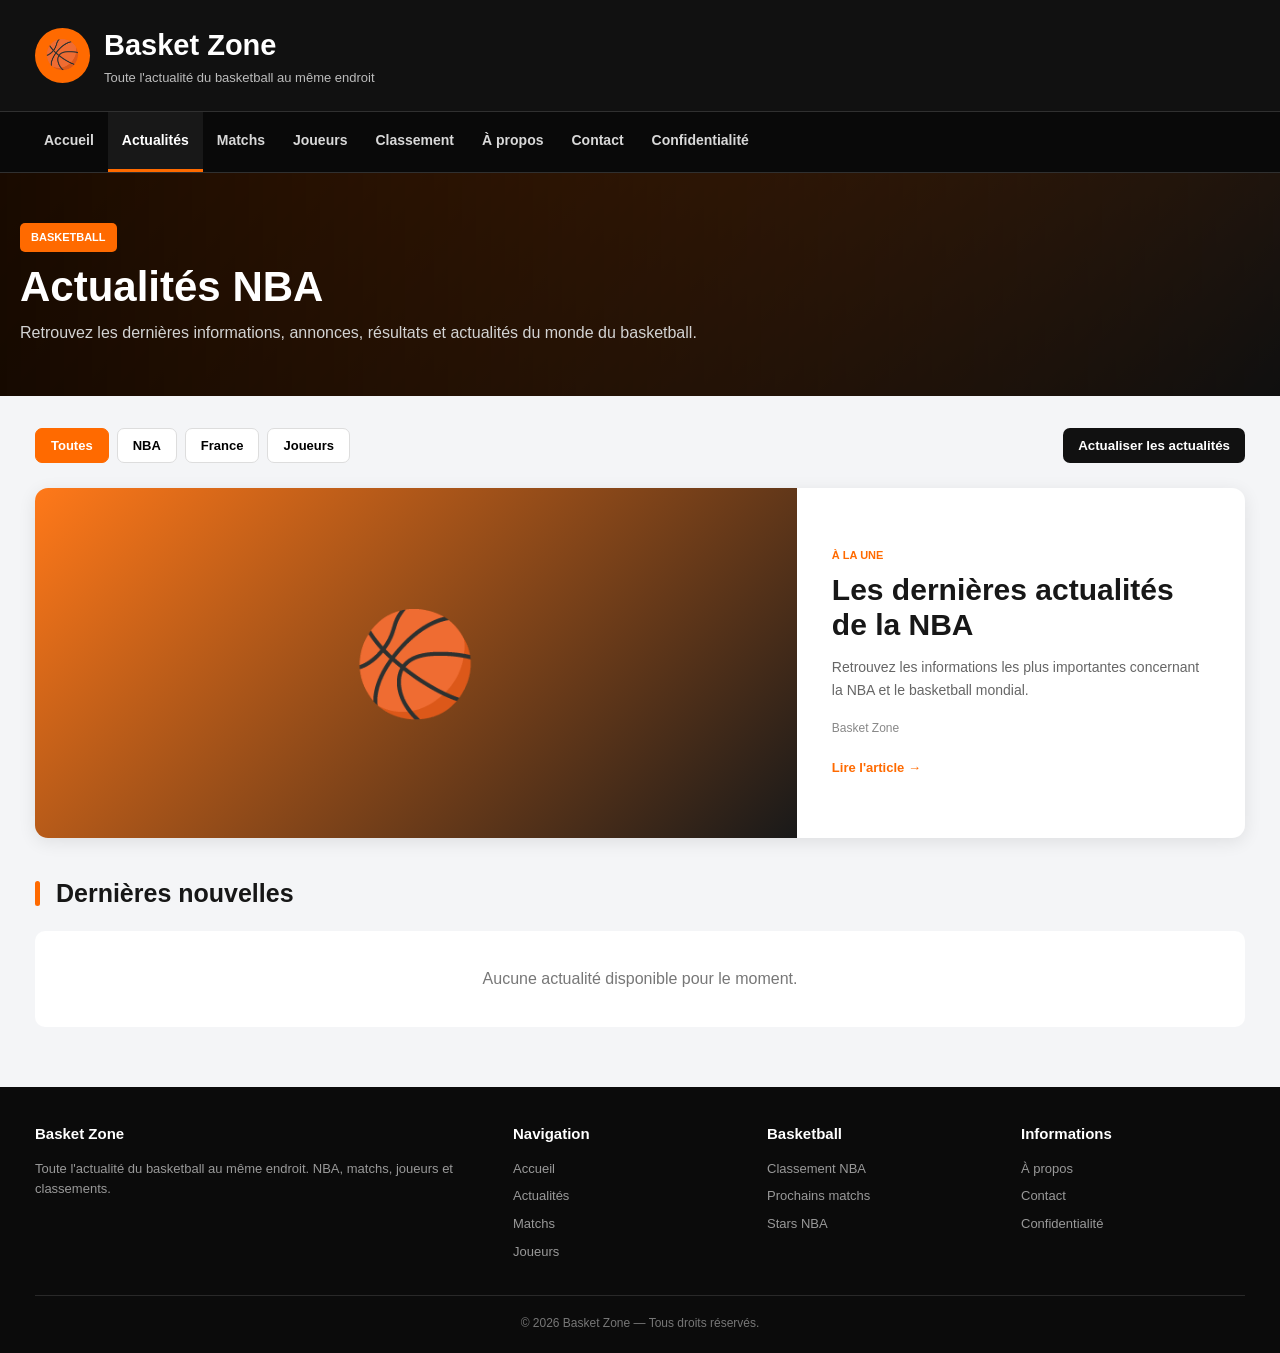
==== commit b34587e7: "Update actualites.html" ====
--- a/actualites.html
+++ b/actualites.html
@@ -4,13 +4,18 @@
     <meta charset="UTF-8">
     <meta name="viewport" content="width=device-width, initial-scale=1.0">
 
-    <title>Actualités NBA - Basket Zone</title>
+    <title>Actualités NBA | Basket Zone</title>
+
+    <meta
+        name="description"
+        content="Les dernières actualités NBA et basketball sur Basket Zone."
+    >
 
     <style>
         * {
-            box-sizing: border-box;
             margin: 0;
             padding: 0;
+            box-sizing: border-box;
         }
 
         body {
@@ -20,25 +25,55 @@
             line-height: 1.6;
         }
 
+        a {
+            text-decoration: none;
+            color: inherit;
+        }
+
         /* =========================
            HEADER
         ========================= */
 
         header {
-            background: linear-gradient(135deg, #ff6a00, #ff8c00);
+            background: #111;
             color: white;
-            padding: 28px 20px;
-            text-align: center;
-        }
-
-        header h1 {
-            font-size: 42px;
-            margin-bottom: 8px;
-        }
-
-        header p {
-            font-size: 17px;
-            opacity: 0.95;
+        }
+
+        .top-bar {
+            max-width: 1250px;
+            margin: auto;
+            padding: 22px 20px;
+            display: flex;
+            align-items: center;
+            justify-content: space-between;
+            gap: 20px;
+        }
+
+        .logo-area {
+            display: flex;
+            align-items: center;
+            gap: 14px;
+        }
+
+        .logo-basket {
+            width: 55px;
+            height: 55px;
+            border-radius: 50%;
+            background: #ff6a00;
+            display: flex;
+            align-items: center;
+            justify-content: center;
+            font-size: 28px;
+        }
+
+        .logo-text h1 {
+            font-size: 29px;
+            font-weight: 800;
+        }
+
+        .logo-text p {
+            color: #bcbcbc;
+            font-size: 13px;
         }
 
         /* =========================
@@ -46,321 +81,333 @@
         ========================= */
 
         nav {
-            background: #111;
+            background: #090909;
+            border-top: 1px solid #303030;
+            border-bottom: 1px solid #303030;
+        }
+
+        .nav-container {
+            max-width: 1250px;
+            margin: auto;
             display: flex;
-            justify-content: center;
-            flex-wrap: wrap;
-            gap: 4px;
-            padding: 8px 10px;
-            position: sticky;
-            top: 0;
-            z-index: 1000;
-            box-shadow: 0 2px 8px rgba(0,0,0,0.2);
+            padding: 0 15px;
+            overflow-x: auto;
         }
 
         nav a {
+            color: #d8d8d8;
+            padding: 17px 14px;
+            font-size: 14px;
+            font-weight: 700;
+            white-space: nowrap;
+            border-bottom: 3px solid transparent;
+            transition: 0.2s;
+        }
+
+        nav a:hover {
             color: white;
-            text-decoration: none;
-            padding: 11px 15px;
-            border-radius: 6px;
-            font-weight: bold;
-            font-size: 14px;
-            transition: 0.2s;
-        }
-
-        nav a:hover,
+            background: #1d1d1d;
+            border-bottom-color: #ff6a00;
+        }
+
         nav a.active {
+            color: white;
+            background: #181818;
+            border-bottom-color: #ff6a00;
+        }
+
+        /* =========================
+           PAGE HEADER
+        ========================= */
+
+        .page-header {
+            background:
+                linear-gradient(
+                    90deg,
+                    rgba(0,0,0,0.9),
+                    rgba(0,0,0,0.55)
+                ),
+                linear-gradient(
+                    135deg,
+                    #ff6a00,
+                    #222
+                );
+
+            color: white;
+            padding: 50px 20px;
+        }
+
+        .page-header-content {
+            max-width: 1250px;
+            margin: auto;
+        }
+
+        .page-label {
+            display: inline-block;
             background: #ff6a00;
+            padding: 6px 11px;
+            border-radius: 5px;
+            font-size: 11px;
+            font-weight: 800;
+            text-transform: uppercase;
+            margin-bottom: 12px;
+        }
+
+        .page-header h2 {
+            font-size: 42px;
+            line-height: 1.1;
+            margin-bottom: 10px;
+        }
+
+        .page-header p {
+            color: #d3d3d3;
+            max-width: 700px;
         }
 
         /* =========================
-           CONTENEUR
+           CONTENU
         ========================= */
 
-        .container {
-            width: min(1200px, 94%);
-            margin: 35px auto;
-        }
-
-        .page-title {
-            margin-bottom: 25px;
-        }
-
-        .page-title h2 {
-            font-size: 32px;
-            margin-bottom: 5px;
-        }
-
-        .page-title p {
-            color: #666;
-        }
-
-        .orange-line {
-            width: 70px;
-            height: 5px;
-            background: #ff6a00;
-            border-radius: 10px;
-            margin-top: 10px;
+        main {
+            max-width: 1250px;
+            margin: auto;
+            padding: 32px 20px 60px;
         }
 
         /* =========================
-           BARRE DE RECHERCHE
+           BARRE OUTILS
         ========================= */
 
-        .search-area {
-            background: white;
-            padding: 18px;
-            border-radius: 12px;
-            margin-bottom: 30px;
-            box-shadow: 0 3px 12px rgba(0,0,0,0.06);
-        }
-
-        .search-box {
-            display: flex;
-            gap: 10px;
-        }
-
-        .search-box input {
-            flex: 1;
-            padding: 13px 16px;
-            border: 1px solid #ddd;
-            border-radius: 8px;
-            font-size: 15px;
-            outline: none;
-        }
-
-        .search-box input:focus {
-            border-color: #ff6a00;
-            box-shadow: 0 0 0 2px rgba(255,106,0,0.12);
-        }
-
-        .search-box button {
-            background: #ff6a00;
-            color: white;
-            border: none;
-            border-radius: 8px;
-            padding: 0 22px;
-            font-weight: bold;
-            cursor: pointer;
-        }
-
-        .search-box button:hover {
-            background: #e85e00;
-        }
-
-        /* =========================
-           ACTUALITE PRINCIPALE
-        ========================= */
-
-        .featured-section {
-            margin-bottom: 40px;
-        }
-
-        .section-heading {
+        .tools {
             display: flex;
             justify-content: space-between;
             align-items: center;
-            margin-bottom: 15px;
-        }
-
-        .section-heading h3 {
-            font-size: 23px;
-        }
+            gap: 15px;
+            margin-bottom: 25px;
+            flex-wrap: wrap;
+        }
+
+        .categories {
+            display: flex;
+            gap: 8px;
+            flex-wrap: wrap;
+        }
+
+        .category {
+            border: 1px solid #ddd;
+            background: white;
+            padding: 9px 15px;
+            border-radius: 7px;
+            font-size: 13px;
+            font-weight: 700;
+            cursor: pointer;
+            transition: 0.2s;
+        }
+
+        .category:hover,
+        .category.active {
+            background: #ff6a00;
+            color: white;
+            border-color: #ff6a00;
+        }
+
+        .refresh-btn {
+            border: none;
+            background: #111;
+            color: white;
+            padding: 10px 15px;
+            border-radius: 7px;
+            font-weight: 700;
+            cursor: pointer;
+            transition: 0.2s;
+        }
+
+        .refresh-btn:hover {
+            background: #ff6a00;
+        }
+
+        /* =========================
+           ARTICLE PRINCIPAL
+        ========================= */
 
         .featured {
             display: grid;
-            grid-template-columns: 1.35fr 1fr;
+            grid-template-columns: 1.7fr 1fr;
             background: white;
-            border-radius: 16px;
+            border-radius: 13px;
             overflow: hidden;
-            box-shadow: 0 5px 18px rgba(0,0,0,0.09);
+            box-shadow: 0 4px 18px rgba(0,0,0,0.09);
+            margin-bottom: 35px;
+        }
+
+        .featured-image {
             min-height: 350px;
-        }
-
-        .featured-image {
-            background: linear-gradient(135deg, #222, #444);
-            min-height: 350px;
-            position: relative;
-            overflow: hidden;
-        }
-
-        .featured-image img {
-            width: 100%;
-            height: 100%;
-            object-fit: cover;
-            display: block;
-        }
-
-        .featured-placeholder {
-            width: 100%;
-            height: 100%;
-            min-height: 350px;
+            background:
+                linear-gradient(
+                    135deg,
+                    rgba(255,106,0,0.9),
+                    rgba(0,0,0,0.9)
+                );
             display: flex;
             align-items: center;
             justify-content: center;
-            color: white;
-            font-size: 70px;
+            font-size: 100px;
         }
 
         .featured-content {
-            padding: 32px;
+            padding: 35px;
             display: flex;
             flex-direction: column;
             justify-content: center;
         }
 
         .tag {
-            display: inline-block;
-            width: fit-content;
-            background: #ff6a00;
-            color: white;
-            padding: 5px 10px;
-            border-radius: 5px;
-            font-size: 12px;
-            font-weight: bold;
+            color: #ff6a00;
+            font-size: 11px;
+            font-weight: 800;
             text-transform: uppercase;
-            margin-bottom: 14px;
-        }
-
-        .featured-content h2 {
+            margin-bottom: 9px;
+        }
+
+        .featured-content h3 {
             font-size: 30px;
-            line-height: 1.2;
+            line-height: 1.15;
             margin-bottom: 14px;
         }
 
         .featured-content p {
             color: #666;
-            margin-bottom: 15px;
+            font-size: 14px;
+            margin-bottom: 18px;
         }
 
         .article-meta {
             color: #888;
-            font-size: 13px;
-            margin-bottom: 20px;
+            font-size: 12px;
         }
 
         .read-more {
             display: inline-block;
-            width: fit-content;
-            background: #111;
-            color: white;
-            text-decoration: none;
-            padding: 10px 16px;
-            border-radius: 7px;
-            font-weight: bold;
-            transition: 0.2s;
-        }
-
-        .read-more:hover {
+            margin-top: 20px;
+            color: #ff6a00;
+            font-size: 13px;
+            font-weight: 800;
+        }
+
+        /* =========================
+           TITRE
+        ========================= */
+
+        .section-title {
+            display: flex;
+            justify-content: space-between;
+            align-items: center;
+            margin-bottom: 18px;
+        }
+
+        .section-title h2 {
+            font-size: 25px;
+        }
+
+        .section-title h2::before {
+            content: "";
+            display: inline-block;
+            width: 5px;
+            height: 25px;
             background: #ff6a00;
+            border-radius: 3px;
+            margin-right: 9px;
+            vertical-align: -4px;
         }
 
         /* =========================
-           ARTICLES SECONDAIRES
+           ARTICLES
         ========================= */
 
-        .news-grid {
+        .articles-grid {
             display: grid;
             grid-template-columns: repeat(3, 1fr);
-            gap: 22px;
-        }
-
-        .news-card {
-            background: white;
-            border-radius: 13px;
-            overflow: hidden;
-            box-shadow: 0 4px 14px rgba(0,0,0,0.07);
-            transition: transform 0.2s, box-shadow 0.2s;
-        }
-
-        .news-card:hover {
-            transform: translateY(-4px);
-            box-shadow: 0 7px 20px rgba(0,0,0,0.12);
-        }
-
-        .news-image {
-            height: 190px;
-            background: #222;
-            overflow: hidden;
-        }
-
-        .news-image img {
-            width: 100%;
-            height: 100%;
-            object-fit: cover;
-        }
-
-        .news-placeholder {
-            width: 100%;
-            height: 100%;
-            display: flex;
-            align-items: center;
-            justify-content: center;
-            color: white;
-            font-size: 50px;
-        }
-
-        .news-content {
-            padding: 20px;
-        }
-
-        .news-content h3 {
-            font-size: 20px;
-            line-height: 1.3;
-            margin-bottom: 10px;
-        }
-
-        .news-content p {
-            color: #666;
-            font-size: 14px;
-            margin-bottom: 13px;
-        }
-
-        .news-date {
-            color: #999;
-            font-size: 12px;
-            margin-bottom: 15px;
-        }
-
-        /* =========================
-           MESSAGE / CHARGEMENT
-        ========================= */
-
-        .message {
+            gap: 20px;
+        }
+
+        .article-card {
             background: white;
             border-radius: 12px;
-            padding: 30px;
+            overflow: hidden;
+            border: 1px solid #e8e8e8;
+            box-shadow: 0 3px 14px rgba(0,0,0,0.07);
+            transition: 0.25s;
+        }
+
+        .article-card:hover {
+            transform: translateY(-4px);
+            box-shadow: 0 9px 24px rgba(0,0,0,0.12);
+        }
+
+        .article-image {
+            height: 190px;
+            background:
+                linear-gradient(
+                    135deg,
+                    #252525,
+                    #ff6a00
+                );
+            display: flex;
+            justify-content: center;
+            align-items: center;
+            font-size: 60px;
+        }
+
+        .article-body {
+            padding: 18px;
+        }
+
+        .article-body h3 {
+            font-size: 18px;
+            line-height: 1.3;
+            margin-bottom: 9px;
+        }
+
+        .article-body p {
+            color: #666;
+            font-size: 13px;
+            margin-bottom: 12px;
+        }
+
+        .article-footer {
+            display: flex;
+            justify-content: space-between;
+            gap: 10px;
+            align-items: center;
+            border-top: 1px solid #eee;
+            padding-top: 12px;
+        }
+
+        .source {
+            font-size: 11px;
+            color: #888;
+        }
+
+        /* =========================
+           ÉTAT CHARGEMENT
+        ========================= */
+
+        .loading {
+            grid-column: 1 / -1;
+            background: white;
+            border-radius: 10px;
+            padding: 35px;
             text-align: center;
-            color: #666;
-            box-shadow: 0 3px 12px rgba(0,0,0,0.05);
+            color: #777;
         }
 
         .error {
-            color: #c62828;
-        }
-
-        /* =========================
-           BOUTON ACTUALISER
-        ========================= */
-
-        .refresh-area {
-            text-align: center;
-            margin-top: 30px;
-        }
-
-        #refreshNews {
-            background: #ff6a00;
-            color: white;
-            border: none;
-            padding: 12px 20px;
+            grid-column: 1 / -1;
+            background: #fff1eb;
+            border-left: 4px solid #ff6a00;
+            padding: 20px;
+            color: #555;
             border-radius: 8px;
-            font-weight: bold;
-            cursor: pointer;
-            font-size: 14px;
-        }
-
-        #refreshNews:hover {
-            background: #e85e00;
         }
 
         /* =========================
@@ -368,98 +415,125 @@
         ========================= */
 
         footer {
-            margin-top: 50px;
-            background: #111;
-            color: #aaa;
-            padding: 30px 20px;
+            background: #0b0b0b;
+            color: white;
+        }
+
+        .footer-container {
+            max-width: 1250px;
+            margin: auto;
+            padding: 35px 20px 20px;
+        }
+
+        .footer-grid {
+            display: grid;
+            grid-template-columns: 2fr 1fr 1fr 1fr;
+            gap: 30px;
+            padding-bottom: 25px;
+        }
+
+        .footer-column h3 {
+            font-size: 15px;
+            margin-bottom: 13px;
+        }
+
+        .footer-column p,
+        .footer-column a {
+            color: #999;
+            font-size: 13px;
+        }
+
+        .footer-column a {
+            display: block;
+            margin-bottom: 7px;
+        }
+
+        .footer-column a:hover {
+            color: #ff6a00;
+        }
+
+        .footer-bottom {
+            border-top: 1px solid #292929;
+            padding-top: 18px;
             text-align: center;
-        }
-
-        footer strong {
-            color: white;
-        }
-
-        footer a {
-            color: #aaa;
-            text-decoration: none;
-            margin: 0 7px;
-        }
-
-        footer a:hover {
-            color: #ff6a00;
+            color: #777;
+            font-size: 12px;
         }
 
         /* =========================
-           RESPONSIVE
+           MOBILE
         ========================= */
 
         @media (max-width: 900px) {
+
             .featured {
                 grid-template-columns: 1fr;
             }
 
+            .articles-grid {
+                grid-template-columns: repeat(2, 1fr);
+            }
+
+            .footer-grid {
+                grid-template-columns: 1fr 1fr;
+            }
+        }
+
+        @media (max-width: 650px) {
+
+            .top-bar {
+                padding: 16px;
+            }
+
+            .logo-basket {
+                width: 45px;
+                height: 45px;
+                font-size: 23px;
+            }
+
+            .logo-text h1 {
+                font-size: 23px;
+            }
+
+            .nav-container {
+                padding: 0 5px;
+            }
+
+            nav a {
+                padding: 14px 11px;
+                font-size: 12px;
+            }
+
+            .page-header {
+                padding: 40px 20px;
+            }
+
+            .page-header h2 {
+                font-size: 30px;
+            }
+
+            main {
+                padding: 25px 14px 45px;
+            }
+
             .featured-image {
-                min-height: 280px;
-            }
-
-            .featured-placeholder {
-                min-height: 280px;
-            }
-
-            .news-grid {
-                grid-template-columns: repeat(2, 1fr);
-            }
-        }
-
-        @media (max-width: 650px) {
-            header h1 {
-                font-size: 32px;
-            }
-
-            header p {
-                font-size: 15px;
-            }
-
-            nav {
-                position: static;
-            }
-
-            nav a {
-                font-size: 13px;
-                padding: 9px 10px;
-            }
-
-            .container {
-                width: 92%;
-                margin-top: 25px;
-            }
-
-            .page-title h2 {
-                font-size: 27px;
-            }
-
-            .search-box {
-                flex-direction: column;
-            }
-
-            .search-box button {
-                padding: 12px;
+                min-height: 230px;
             }
 
             .featured-content {
-                padding: 22px;
-            }
-
-            .featured-content h2 {
+                padding: 24px;
+            }
+
+            .featured-content h3 {
                 font-size: 24px;
             }
 
-            .news-grid {
+            .articles-grid {
                 grid-template-columns: 1fr;
             }
 
-            .news-image {
-                height: 210px;
+            .footer-grid {
+                grid-template-columns: 1fr;
             }
         }
     </style>
@@ -467,644 +541,720 @@
 
 <body>
 
-    <!-- =========================
-         HEADER
-    ========================= -->
-
-    <header>
-        <h1>🏀 Basket Zone</h1>
-        <p>Toute l'actualité du basketball au même endroit</p>
-    </header>
-
-    <!-- =========================
-         NAVIGATION
-    ========================= -->
+<!-- =========================
+     HEADER
+========================= -->
+
+<header>
+
+    <div class="top-bar">
+
+        <a href="index.html" class="logo-area">
+
+            <div class="logo-basket">
+                🏀
+            </div>
+
+            <div class="logo-text">
+
+                <h1>Basket Zone</h1>
+
+                <p>
+                    Toute l'actualité du basketball au même endroit
+                </p>
+
+            </div>
+
+        </a>
+
+    </div>
+
 
     <nav>
-        <a href="index.html">Accueil</a>
-        <a href="actualites.html" class="active">Actualités</a>
-        <a href="matchs.html">Matchs</a>
-        <a href="joueurs.html">Joueurs</a>
-        <a href="classement.html">Classement</a>
-        <a href="apropos.html">À propos</a>
-        <a href="contact.html">Contact</a>
-        <a href="confidentialite.html">Confidentialité</a>
+
+        <div class="nav-container">
+
+            <a href="index.html">
+                Accueil
+            </a>
+
+            <a
+                href="actualites.html"
+                class="active"
+            >
+                Actualités
+            </a>
+
+            <a href="matchs.html">
+                Matchs
+            </a>
+
+            <a href="joueurs.html">
+                Joueurs
+            </a>
+
+            <a href="classement.html">
+                Classement
+            </a>
+
+            <a href="apropos.html">
+                À propos
+            </a>
+
+            <a href="contact.html">
+                Contact
+            </a>
+
+            <a href="confidentialite.html">
+                Confidentialité
+            </a>
+
+        </div>
+
     </nav>
 
-    <!-- =========================
-         CONTENU
-    ========================= -->
-
-    <main class="container">
-
-        <div class="page-title">
-            <h2>Actualités NBA</h2>
-            <p>Les dernières informations du monde du basketball.</p>
-            <div class="orange-line"></div>
+</header>
+
+
+<!-- =========================
+     TITRE
+========================= -->
+
+<section class="page-header">
+
+    <div class="page-header-content">
+
+        <span class="page-label">
+            Basketball
+        </span>
+
+        <h2>
+            Actualités NBA
+        </h2>
+
+        <p>
+            Retrouvez les dernières informations, annonces,
+            résultats et actualités du monde du basketball.
+        </p>
+
+    </div>
+
+</section>
+
+
+<!-- =========================
+     CONTENU
+========================= -->
+
+<main>
+
+    <!-- OUTILS -->
+
+    <div class="tools">
+
+        <div class="categories">
+
+            <button
+                class="category active"
+                data-category="all"
+            >
+                Toutes
+            </button>
+
+            <button
+                class="category"
+                data-category="NBA"
+            >
+                NBA
+            </button>
+
+            <button
+                class="category"
+                data-category="France"
+            >
+                France
+            </button>
+
+            <button
+                class="category"
+                data-category="Joueurs"
+            >
+                Joueurs
+            </button>
+
         </div>
 
-        <!-- Recherche -->
-
-        <div class="search-area">
-            <div class="search-box">
-                <input
-                    type="search"
-                    id="searchInput"
-                    placeholder="🔎 Rechercher une actualité..."
-                    autocomplete="off"
-                >
-
-                <button id="searchButton">
-                    Rechercher
-                </button>
+        <button
+            class="refresh-btn"
+            id="refreshNews"
+        >
+            Actualiser les actualités
+        </button>
+
+    </div>
+
+
+    <!-- ARTICLE PRINCIPAL -->
+
+    <article class="featured">
+
+        <div class="featured-image">
+            🏀
+        </div>
+
+        <div class="featured-content">
+
+            <div class="tag">
+                À la une
             </div>
+
+            <h3 id="featuredTitle">
+                Les dernières actualités de la NBA
+            </h3>
+
+            <p id="featuredDescription">
+                Retrouvez les informations les plus importantes
+                concernant la NBA et le basketball mondial.
+            </p>
+
+            <div class="article-meta" id="featuredMeta">
+                Basket Zone
+            </div>
+
+            <a
+                href="#"
+                id="featuredLink"
+                class="read-more"
+                target="_blank"
+            >
+                Lire l'article →
+            </a>
+
         </div>
 
-        <!-- Actualité principale -->
-
-        <section class="featured-section">
-
-            <div class="section-heading">
-                <h3>À la une</h3>
+    </article>
+
+
+    <!-- LISTE -->
+
+    <div class="section-title">
+
+        <h2>
+            Dernières nouvelles
+        </h2>
+
+    </div>
+
+
+    <div
+        class="articles-grid"
+        id="articlesContainer"
+    >
+
+        <div class="loading">
+            Chargement des actualités...
+        </div>
+
+    </div>
+
+</main>
+
+
+<!-- =========================
+     FOOTER
+========================= -->
+
+<footer>
+
+    <div class="footer-container">
+
+        <div class="footer-grid">
+
+            <div class="footer-column">
+
+                <h3>
+                    Basket Zone
+                </h3>
+
+                <p>
+                    Toute l'actualité du basketball au même endroit.
+                    NBA, matchs, joueurs et classements.
+                </p>
+
             </div>
 
-            <div id="featuredArticle" class="featured">
-
-                <div class="featured-image">
-                    <div class="featured-placeholder">🏀</div>
-                </div>
-
-                <div class="featured-content">
-                    <span class="tag">NBA</span>
-
-                    <h2>Chargement des actualités...</h2>
-
-                    <p>
-                        Les dernières actualités NBA sont en cours de chargement.
-                    </p>
-
-                    <div class="article-meta">
-                        Basket Zone
-                    </div>
-                </div>
+
+            <div class="footer-column">
+
+                <h3>
+                    Navigation
+                </h3>
+
+                <a href="index.html">
+                    Accueil
+                </a>
+
+                <a href="actualites.html">
+                    Actualités
+                </a>
+
+                <a href="matchs.html">
+                    Matchs
+                </a>
+
+                <a href="joueurs.html">
+                    Joueurs
+                </a>
 
             </div>
 
-        </section>
-
-        <!-- Articles secondaires -->
-
-        <section>
-
-            <div class="section-heading">
-                <h3>Dernières actualités</h3>
+
+            <div class="footer-column">
+
+                <h3>
+                    Basketball
+                </h3>
+
+                <a href="classement.html">
+                    Classement NBA
+                </a>
+
+                <a href="matchs.html">
+                    Prochains matchs
+                </a>
+
+                <a href="joueurs.html">
+                    Stars NBA
+                </a>
+
             </div>
 
-            <div id="newsGrid" class="news-grid">
-
-                <div class="message">
-                    Chargement des actualités...
-                </div>
+
+            <div class="footer-column">
+
+                <h3>
+                    Informations
+                </h3>
+
+                <a href="apropos.html">
+                    À propos
+                </a>
+
+                <a href="contact.html">
+                    Contact
+                </a>
+
+                <a href="confidentialite.html">
+                    Confidentialité
+                </a>
 
             </div>
 
-        </section>
-
-        <div class="refresh-area">
-            <button id="refreshNews">
-                🔄 Actualiser les actualités
-            </button>
         </div>
 
-    </main>
-
-    <!-- =========================
-         FOOTER
-    ========================= -->
-
-    <footer>
-
-        <p>
-            <strong>Basket Zone</strong> — Toute l'actualité du basketball
-        </p>
-
-        <p style="margin-top: 10px;">
-            <a href="index.html">Accueil</a>
-            <a href="actualites.html">Actualités</a>
-            <a href="matchs.html">Matchs</a>
-            <a href="joueurs.html">Joueurs</a>
-            <a href="classement.html">Classement</a>
-            <a href="contact.html">Contact</a>
-        </p>
-
-        <p style="margin-top: 15px; font-size: 12px;">
-            © 2026 Basket Zone
-        </p>
-
-    </footer>
-
-    <!-- =========================
-         JAVASCRIPT
-    ========================= -->
-
-    <script>
-
-        let allNews = [];
-
-        const featuredArticle = document.getElementById("featuredArticle");
-        const newsGrid = document.getElementById("newsGrid");
-        const searchInput = document.getElementById("searchInput");
-        const searchButton = document.getElementById("searchButton");
-        const refreshButton = document.getElementById("refreshNews");
-
-        /*
-         * Transforme différentes structures possibles
-         * de news.json en tableau d'articles.
-         */
-
-        function extractArticles(data) {
-
-            if (Array.isArray(data)) {
-                return data;
-            }
-
-            if (!data || typeof data !== "object") {
-                return [];
-            }
-
-            const possibleKeys = [
-                "articles",
-                "news",
-                "items",
-                "data",
-                "results"
-            ];
-
-            for (const key of possibleKeys) {
-                if (Array.isArray(data[key])) {
-                    return data[key];
+
+        <div class="footer-bottom">
+
+            © 2026 Basket Zone — Tous droits réservés.
+
+        </div>
+
+    </div>
+
+</footer>
+
+
+<!-- =========================
+     JAVASCRIPT
+========================= -->
+
+<script>
+
+    let allNews = [];
+
+
+    /* =========================
+       CHARGER LES ACTUALITÉS
+    ========================= */
+
+    async function loadNews() {
+
+        const container =
+            document.getElementById("articlesContainer");
+
+        container.innerHTML = `
+            <div class="loading">
+                Chargement des actualités...
+            </div>
+        `;
+
+        try {
+
+            const response = await fetch(
+                "news.json?t=" + Date.now(),
+                {
+                    cache: "no-store"
                 }
-            }
-
-            return [];
-        }
-
-        /*
-         * Récupération d'une valeur même si
-         * le nom de propriété change dans news.json.
-         */
-
-        function getValue(article, keys, fallback = "") {
-
-            for (const key of keys) {
-
-                if (
-                    article &&
-                    article[key] !== undefined &&
-                    article[key] !== null &&
-                    String(article[key]).trim() !== ""
-                ) {
-                    return article[key];
-                }
-            }
-
-            return fallback;
-        }
-
-        /*
-         * Nettoyage du texte avant insertion
-         */
-
-        function escapeHTML(value) {
-
-            return String(value)
-                .replace(/&/g, "&amp;")
-                .replace(/</g, "&lt;")
-                .replace(/>/g, "&gt;")
-                .replace(/"/g, "&quot;")
-                .replace(/'/g, "&#039;");
-        }
-
-        /*
-         * Formate la date
-         */
-
-        function formatDate(value) {
-
-            if (!value) {
-                return "Date non disponible";
-            }
-
-            const date = new Date(value);
-
-            if (isNaN(date.getTime())) {
-                return String(value);
-            }
-
-            return date.toLocaleDateString("fr-FR", {
-                day: "2-digit",
-                month: "long",
-                year: "numeric"
-            });
-        }
-
-        /*
-         * Affiche l'image si une URL existe.
-         */
-
-        function imageHTML(article, large = false) {
-
-            const image = getValue(
-                article,
-                ["image", "imageUrl", "thumbnail", "urlToImage", "photo"],
-                ""
             );
 
-            if (image) {
-
-                return `
-                    <img
-                        src="${escapeHTML(image)}"
-                        alt="Image de l'actualité"
-                        onerror="this.style.display='none'; this.parentElement.querySelector('.news-placeholder, .featured-placeholder').style.display='flex';"
-                    >
-
-                    <div
-                        class="${large ? "featured-placeholder" : "news-placeholder"}"
-                        style="display:none;"
-                    >
-                        🏀
+            if (!response.ok) {
+                throw new Error("news.json introuvable");
+            }
+
+            const data = await response.json();
+
+            allNews = data.news || [];
+
+            if (allNews.length === 0) {
+
+                container.innerHTML = `
+                    <div class="loading">
+                        Aucune actualité disponible pour le moment.
                     </div>
                 `;
 
-            }
-
-            return `
-                <div class="${large ? "featured-placeholder" : "news-placeholder"}">
-                    🏀
+                return;
+            }
+
+            updateFeatured(allNews[0]);
+
+            displayNews(allNews);
+
+        } catch (error) {
+
+            console.error(error);
+
+            container.innerHTML = `
+                <div class="error">
+                    <strong>Impossible de charger les actualités.</strong>
+                    <br>
+                    Vérifie que le fichier
+                    <strong>news.json</strong>
+                    est bien présent dans ton dépôt.
                 </div>
             `;
-        }
-
-        /*
-         * Normalise un article.
-         */
-
-        function normalizeArticle(article) {
-
-            return {
-
-                title: getValue(
-                    article,
-                    ["title", "name", "headline"],
-                    "Actualité NBA"
-                ),
-
-                description: getValue(
-                    article,
-                    ["description", "summary", "excerpt", "content"],
-                    "Découvrez les dernières informations du monde du basketball."
-                ),
-
-                date: getValue(
-                    article,
-                    ["date", "publishedAt", "published", "createdAt"],
-                    ""
-                ),
-
-                source: getValue(
-                    article,
-                    ["source", "author", "publisher"],
-                    "Basket Zone"
-                ),
-
-                url: getValue(
-                    article,
-                    ["url", "link", "articleUrl"],
-                    "#"
-                ),
-
-                image: getValue(
-                    article,
-                    ["image", "imageUrl", "thumbnail", "urlToImage", "photo"],
-                    ""
-                )
-
-            };
-        }
-
-        /*
-         * Affiche l'article principal.
-         */
-
-        function displayFeatured(article) {
-
-            if (!article) {
-
-                featuredArticle.innerHTML = `
-                    <div class="featured-content" style="grid-column: 1 / -1;">
-                        <h2>Aucune actualité disponible</h2>
-                        <p>
-                            Impossible de trouver une actualité principale
-                            pour le moment.
-                        </p>
+
+        }
+
+    }
+
+
+    /* =========================
+       ARTICLE PRINCIPAL
+    ========================= */
+
+    function updateFeatured(article) {
+
+        if (!article) {
+            return;
+        }
+
+        const title =
+            document.getElementById("featuredTitle");
+
+        const description =
+            document.getElementById("featuredDescription");
+
+        const meta =
+            document.getElementById("featuredMeta");
+
+        const link =
+            document.getElementById("featuredLink");
+
+
+        title.textContent =
+            article.title ||
+            "Actualité NBA";
+
+
+        description.textContent =
+            article.description ||
+            "Découvrez les dernières informations du basketball.";
+
+
+        const source =
+            article.source ||
+            "Basket Zone";
+
+
+        let date = "";
+
+        if (article.publishedAt) {
+
+            const dateObject =
+                new Date(article.publishedAt);
+
+            if (!isNaN(dateObject)) {
+
+                date =
+                    dateObject.toLocaleDateString(
+                        "fr-FR",
+                        {
+                            day: "2-digit",
+                            month: "long",
+                            year: "numeric"
+                        }
+                    );
+
+            }
+
+        }
+
+
+        meta.textContent =
+            date
+            ? `${source} • ${date}`
+            : source;
+
+
+        if (article.url) {
+
+            link.href = article.url;
+            link.target = "_blank";
+
+        } else {
+
+            link.href = "actualites.html";
+            link.target = "_self";
+
+        }
+
+    }
+
+
+    /* =========================
+       AFFICHER LES ARTICLES
+    ========================= */
+
+    function displayNews(news) {
+
+        const container =
+            document.getElementById("articlesContainer");
+
+        container.innerHTML = "";
+
+
+        news.forEach((article, index) => {
+
+            const card =
+                document.createElement("article");
+
+            card.className =
+                "article-card";
+
+
+            const title =
+                article.title ||
+                "Actualité basketball";
+
+
+            const description =
+                article.description ||
+                "Découvrez les dernières informations du basketball.";
+
+
+            const source =
+                article.source ||
+                "Basket Zone";
+
+
+            let date = "";
+
+            if (article.publishedAt) {
+
+                const dateObject =
+                    new Date(article.publishedAt);
+
+                if (!isNaN(dateObject)) {
+
+                    date =
+                        dateObject.toLocaleDateString(
+                            "fr-FR",
+                            {
+                                day: "2-digit",
+                                month: "short",
+                                year: "numeric"
+                            }
+                        );
+
+                }
+
+            }
+
+
+            let icon = "🏀";
+
+            if (index % 3 === 1) {
+                icon = "🏆";
+            }
+
+            if (index % 3 === 2) {
+                icon = "⭐";
+            }
+
+
+            const link =
+                article.url ||
+                "actualites.html";
+
+
+            card.innerHTML = `
+
+                <div class="article-image">
+                    ${icon}
+                </div>
+
+                <div class="article-body">
+
+                    <div class="tag">
+                        ${source}
                     </div>
-                `;
-
-                return;
-            }
-
-            const item = normalizeArticle(article);
-
-            let link = item.url;
-
-            if (!link || link === "null") {
-                link = "#";
-            }
-
-            featuredArticle.innerHTML = `
-
-                <div class="featured-image">
-                    ${imageHTML(article, true)}
-                </div>
-
-                <div class="featured-content">
-
-                    <span class="tag">À LA UNE</span>
-
-                    <h2>
-                        ${escapeHTML(item.title)}
-                    </h2>
+
+                    <h3>
+                        ${title}
+                    </h3>
 
                     <p>
-                        ${escapeHTML(item.description)}
+                        ${description}
                     </p>
 
-                    <div class="article-meta">
-                        ${escapeHTML(formatDate(item.date))}
-                        ·
-                        ${escapeHTML(item.source)}
+                    <div class="article-footer">
+
+                        <span class="source">
+                            ${date || "Basket Zone"}
+                        </span>
+
+                        <a
+                            href="${link}"
+                            class="read-more"
+                            ${article.url ? 'target="_blank"' : ''}
+                        >
+                            Lire →
+                        </a>
+
                     </div>
-
-                    ${
-                        link !== "#"
-                        ?
-                        `<a
-                            class="read-more"
-                            href="${escapeHTML(link)}"
-                            target="_blank"
-                            rel="noopener noreferrer"
-                        >
-                            Lire l'article
-                        </a>`
-                        :
-                        ""
-                    }
 
                 </div>
             `;
-        }
-
-        /*
-         * Affiche les cartes secondaires.
-         */
-
-        function displayNews(articles) {
-
-            if (!articles.length) {
-
-                newsGrid.innerHTML = `
-                    <div class="message" style="grid-column:1/-1;">
-                        Aucune actualité ne correspond à votre recherche.
-                    </div>
-                `;
-
-                return;
-            }
-
-            newsGrid.innerHTML = articles.map(article => {
-
-                const item = normalizeArticle(article);
-
-                let link = item.url;
-
-                if (!link || link === "null") {
-                    link = "#";
+
+
+            container.appendChild(card);
+
+        });
+
+    }
+
+
+    /* =========================
+       FILTRES
+    ========================= */
+
+    const categoryButtons =
+        document.querySelectorAll(".category");
+
+
+    categoryButtons.forEach(button => {
+
+        button.addEventListener(
+            "click",
+            function () {
+
+                categoryButtons.forEach(
+                    item => item.classList.remove("active")
+                );
+
+                this.classList.add("active");
+
+
+                const category =
+                    this.dataset.category;
+
+
+                if (category === "all") {
+
+                    updateFeatured(allNews[0]);
+
+                    displayNews(allNews);
+
+                    return;
+
                 }
 
-                return `
-
-                    <article class="news-card">
-
-                        <div class="news-image">
-                            ${imageHTML(article)}
+
+                const filtered =
+                    allNews.filter(article => {
+
+                        const text =
+                            JSON.stringify(article)
+                            .toLowerCase();
+
+                        return text.includes(
+                            category.toLowerCase()
+                        );
+
+                    });
+
+
+                if (filtered.length > 0) {
+
+                    updateFeatured(filtered[0]);
+
+                    displayNews(filtered);
+
+                } else {
+
+                    document.getElementById(
+                        "articlesContainer"
+                    ).innerHTML = `
+
+                        <div class="loading">
+
+                            Aucune actualité trouvée
+                            dans cette catégorie.
+
                         </div>
 
-                        <div class="news-content">
-
-                            <h3>
-                                ${escapeHTML(item.title)}
-                            </h3>
-
-                            <div class="news-date">
-                                ${escapeHTML(formatDate(item.date))}
-                                ·
-                                ${escapeHTML(item.source)}
-                            </div>
-
-                            <p>
-                                ${escapeHTML(item.description)}
-                            </p>
-
-                            ${
-                                link !== "#"
-                                ?
-                                `<a
-                                    class="read-more"
-                                    href="${escapeHTML(link)}"
-                                    target="_blank"
-                                    rel="noopener noreferrer"
-                                >
-                                    Lire l'article
-                                </a>`
-                                :
-                                ""
-                            }
-
-                        </div>
-
-                    </article>
-
-                `;
-
-            }).join("");
-        }
-
-        /*
-         * Affiche toutes les actualités.
-         */
-
-        function renderNews(articles) {
-
-            if (!articles.length) {
-
-                displayFeatured(null);
-                displayNews([]);
-
-                return;
-            }
-
-            /*
-             * Première actualité = actualité principale.
-             * Les autres = cartes secondaires.
-             */
-
-            displayFeatured(articles[0]);
-
-            displayNews(articles.slice(1));
-        }
-
-        /*
-         * Recherche
-         */
-
-        function searchNews() {
-
-            const search = searchInput.value
-                .toLowerCase()
-                .trim();
-
-            if (!search) {
-
-                renderNews(allNews);
-
-                return;
-            }
-
-            const filtered = allNews.filter(article => {
-
-                const item = normalizeArticle(article);
-
-                const text = `
-                    ${item.title}
-                    ${item.description}
-                    ${item.source}
-                `.toLowerCase();
-
-                return text.includes(search);
-
-            });
-
-            renderNews(filtered);
-        }
-
-        /*
-         * Chargement de news.json
-         */
-
-        async function loadNews() {
-
-            featuredArticle.innerHTML = `
-                <div class="featured-content" style="grid-column:1/-1;">
-                    <h2>Chargement des actualités...</h2>
-                    <p>
-                        Récupération des dernières informations NBA.
-                    </p>
-                </div>
-            `;
-
-            newsGrid.innerHTML = `
-                <div class="message" style="grid-column:1/-1;">
-                    Chargement des actualités...
-                </div>
-            `;
-
-            try {
-
-                const response = await fetch(
-                    "news.json?t=" + Date.now()
-                );
-
-                if (!response.ok) {
-                    throw new Error(
-                        "Impossible de récupérer news.json"
-                    );
+                    `;
+
                 }
 
-                const data = await response.json();
-
-                allNews = extractArticles(data);
-
-                renderNews(allNews);
-
-            } catch (error) {
-
-                console.error(error);
-
-                featuredArticle.innerHTML = `
-                    <div
-                        class="featured-content error"
-                        style="grid-column:1/-1;"
-                    >
-                        <h2>Impossible de charger les actualités</h2>
-
-                        <p>
-                            Vérifie que le fichier
-                            <strong>news.json</strong>
-                            est bien présent à la racine du site.
-                        </p>
-                    </div>
-                `;
-
-                newsGrid.innerHTML = `
-                    <div
-                        class="message error"
-                        style="grid-column:1/-1;"
-                    >
-                        Une erreur est survenue lors du chargement
-                        des actualités.
-                    </div>
-                `;
-            }
-        }
-
-        /*
-         * Événements
-         */
-
-        searchButton.addEventListener(
+            }
+        );
+
+    });
+
+
+    /* =========================
+       ACTUALISER
+    ========================= */
+
+    document
+        .getElementById("refreshNews")
+        .addEventListener(
             "click",
-            searchNews
+            function () {
+
+                this.textContent =
+                    "Actualisation...";
+
+                loadNews().finally(() => {
+
+                    this.textContent =
+                        "Actualiser les actualités";
+
+                });
+
+            }
         );
 
-        searchInput.addEventListener(
-            "input",
-            searchNews
-        );
-
-        searchInput.addEventListener(
-            "keydown",
-            function(event) {
-
-                if (event.key === "Enter") {
-                    searchNews();
-                }
-
-            }
-        );
-
-        refreshButton.addEventListener(
-            "click",
-            loadNews
-        );
-
-        /*
-         * Chargement initial
-         */
-
-        loadNews();
-
-    </script>
+
+    /* =========================
+       LANCEMENT
+    ========================= */
+
+    loadNews();
+
+</script>
 
 </body>
 </html>
